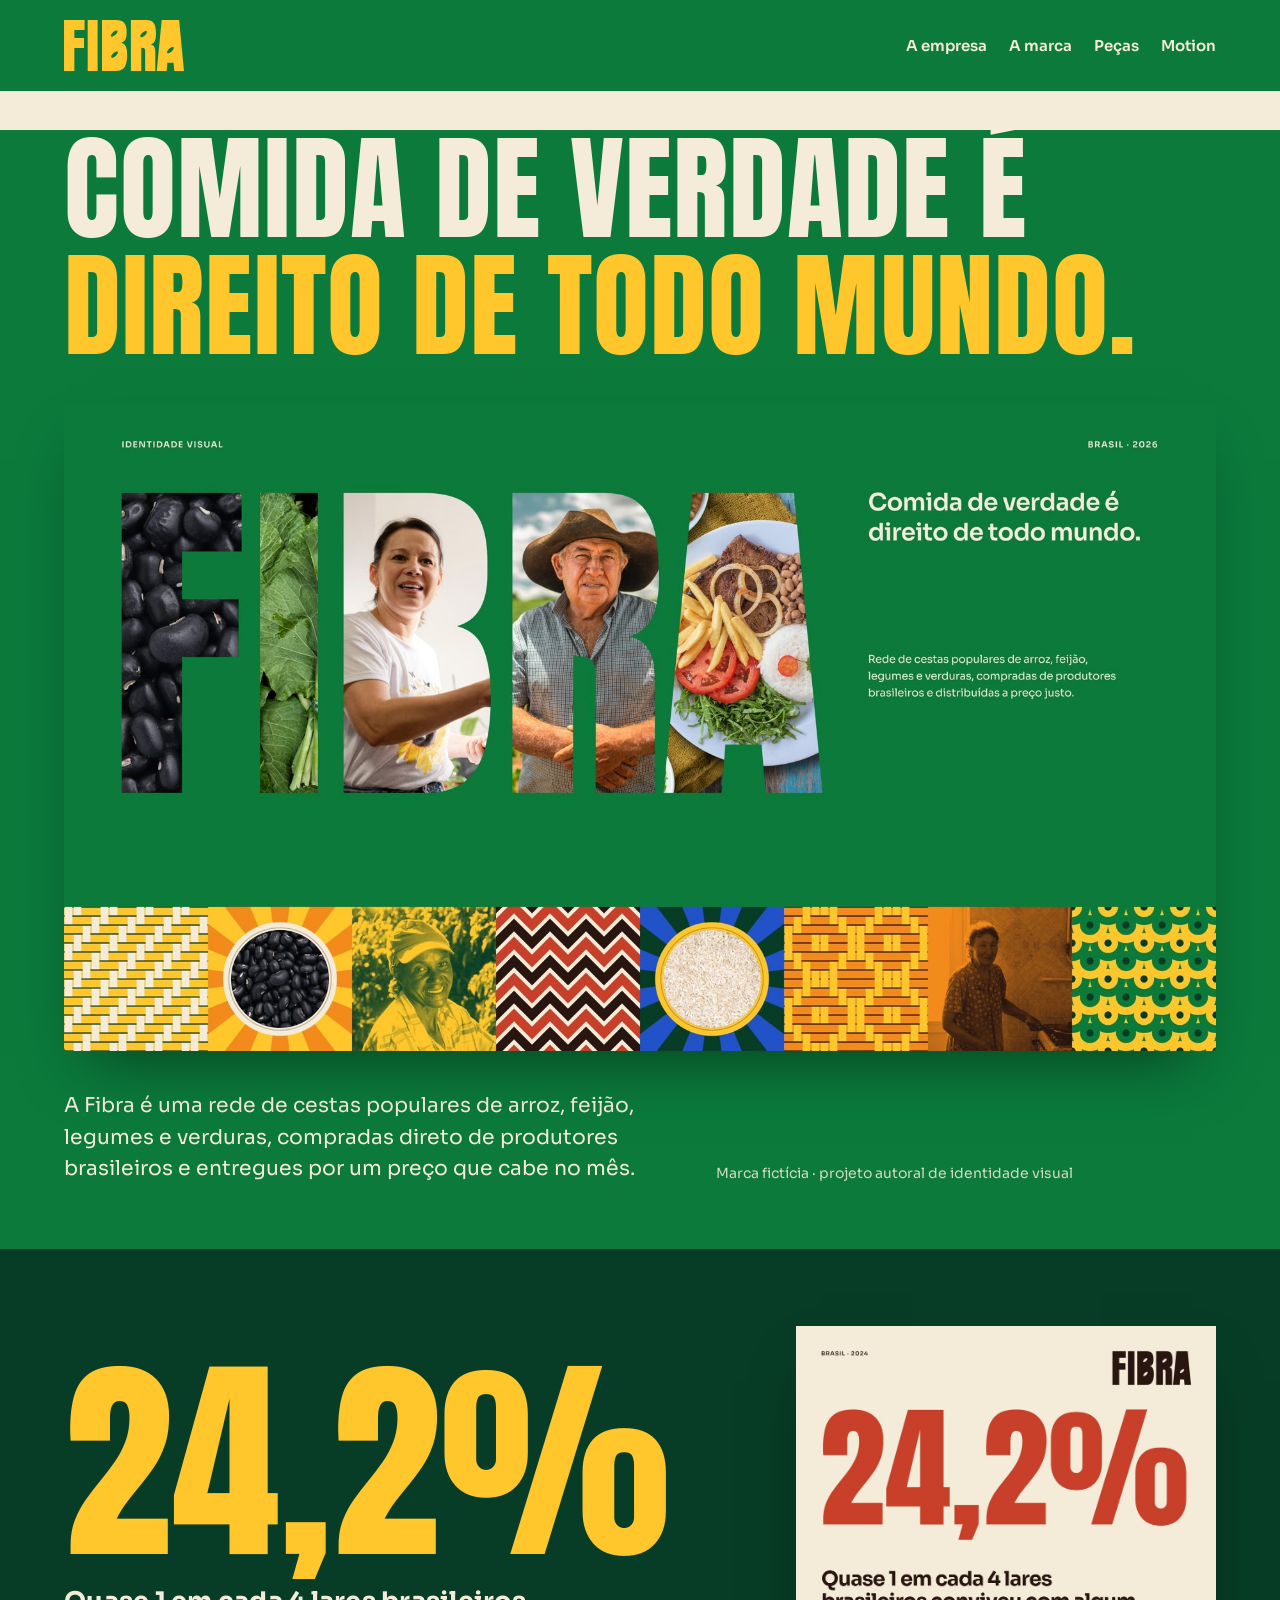
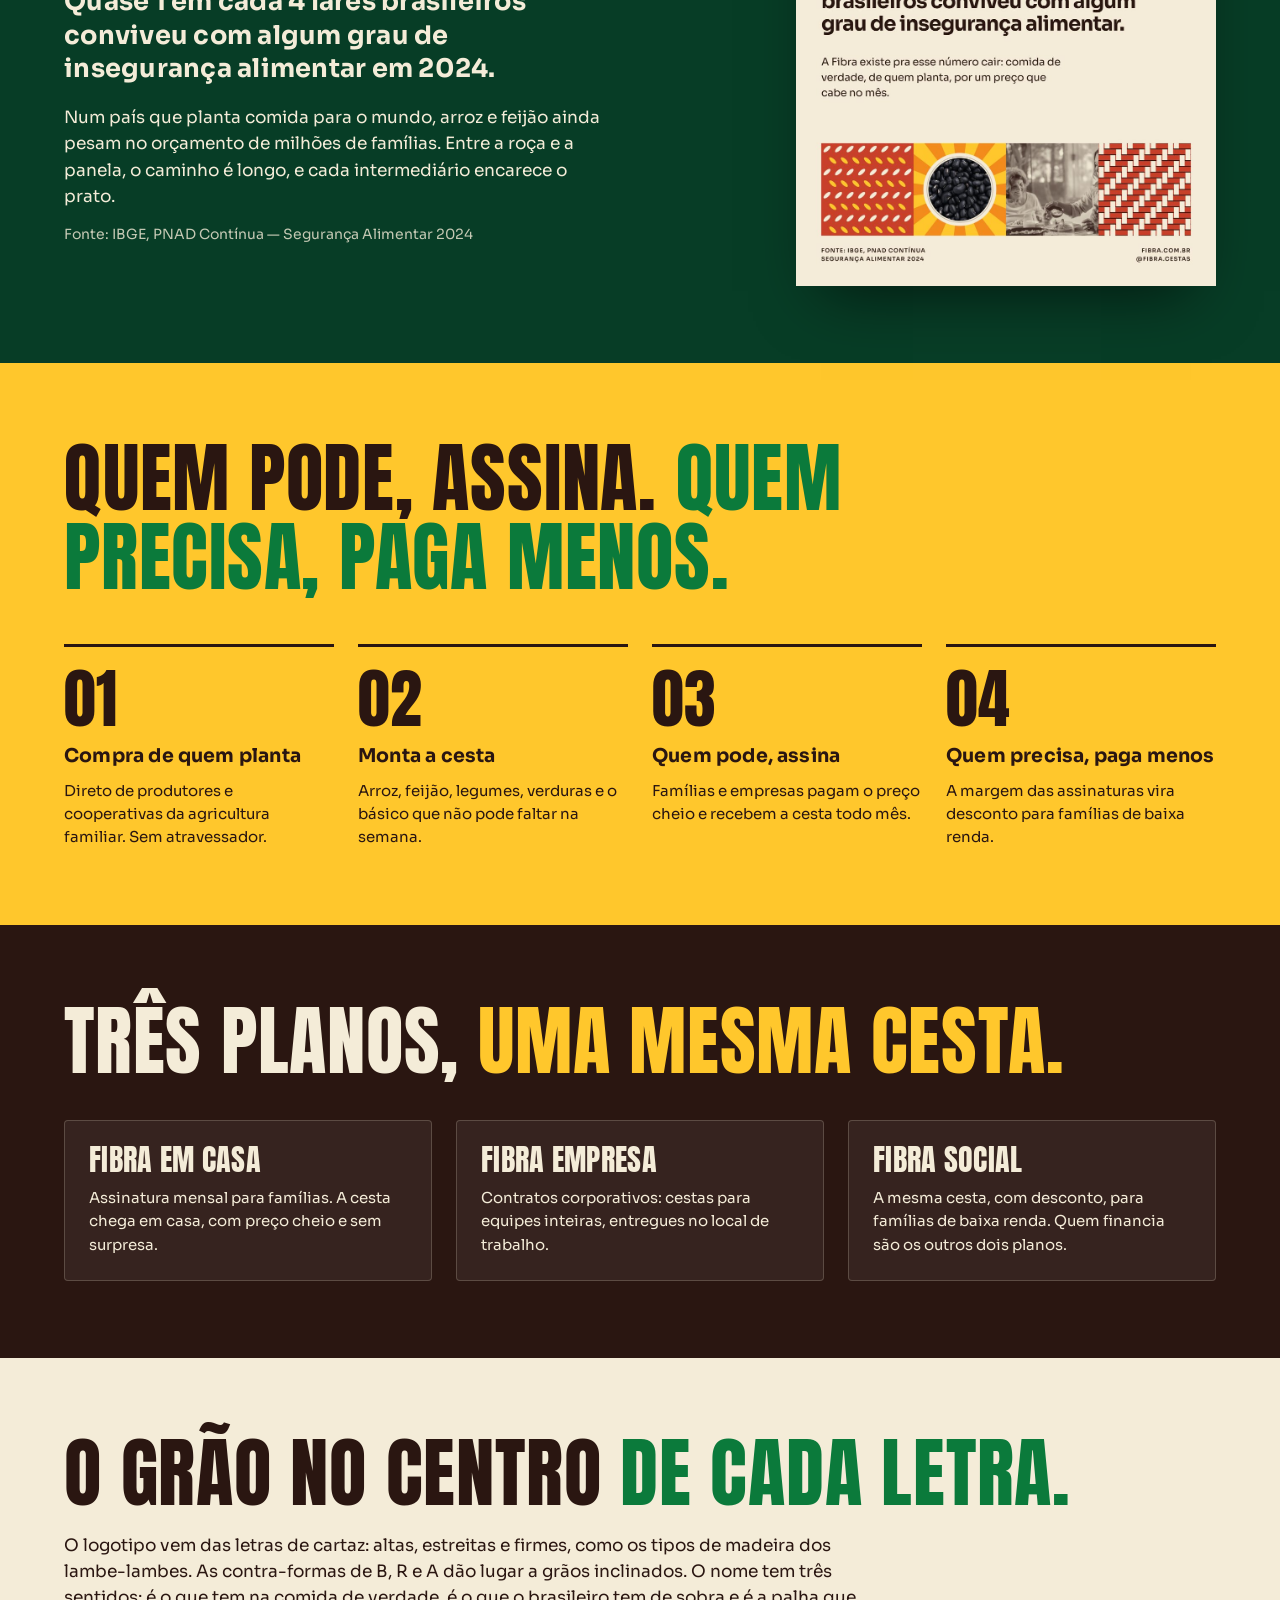
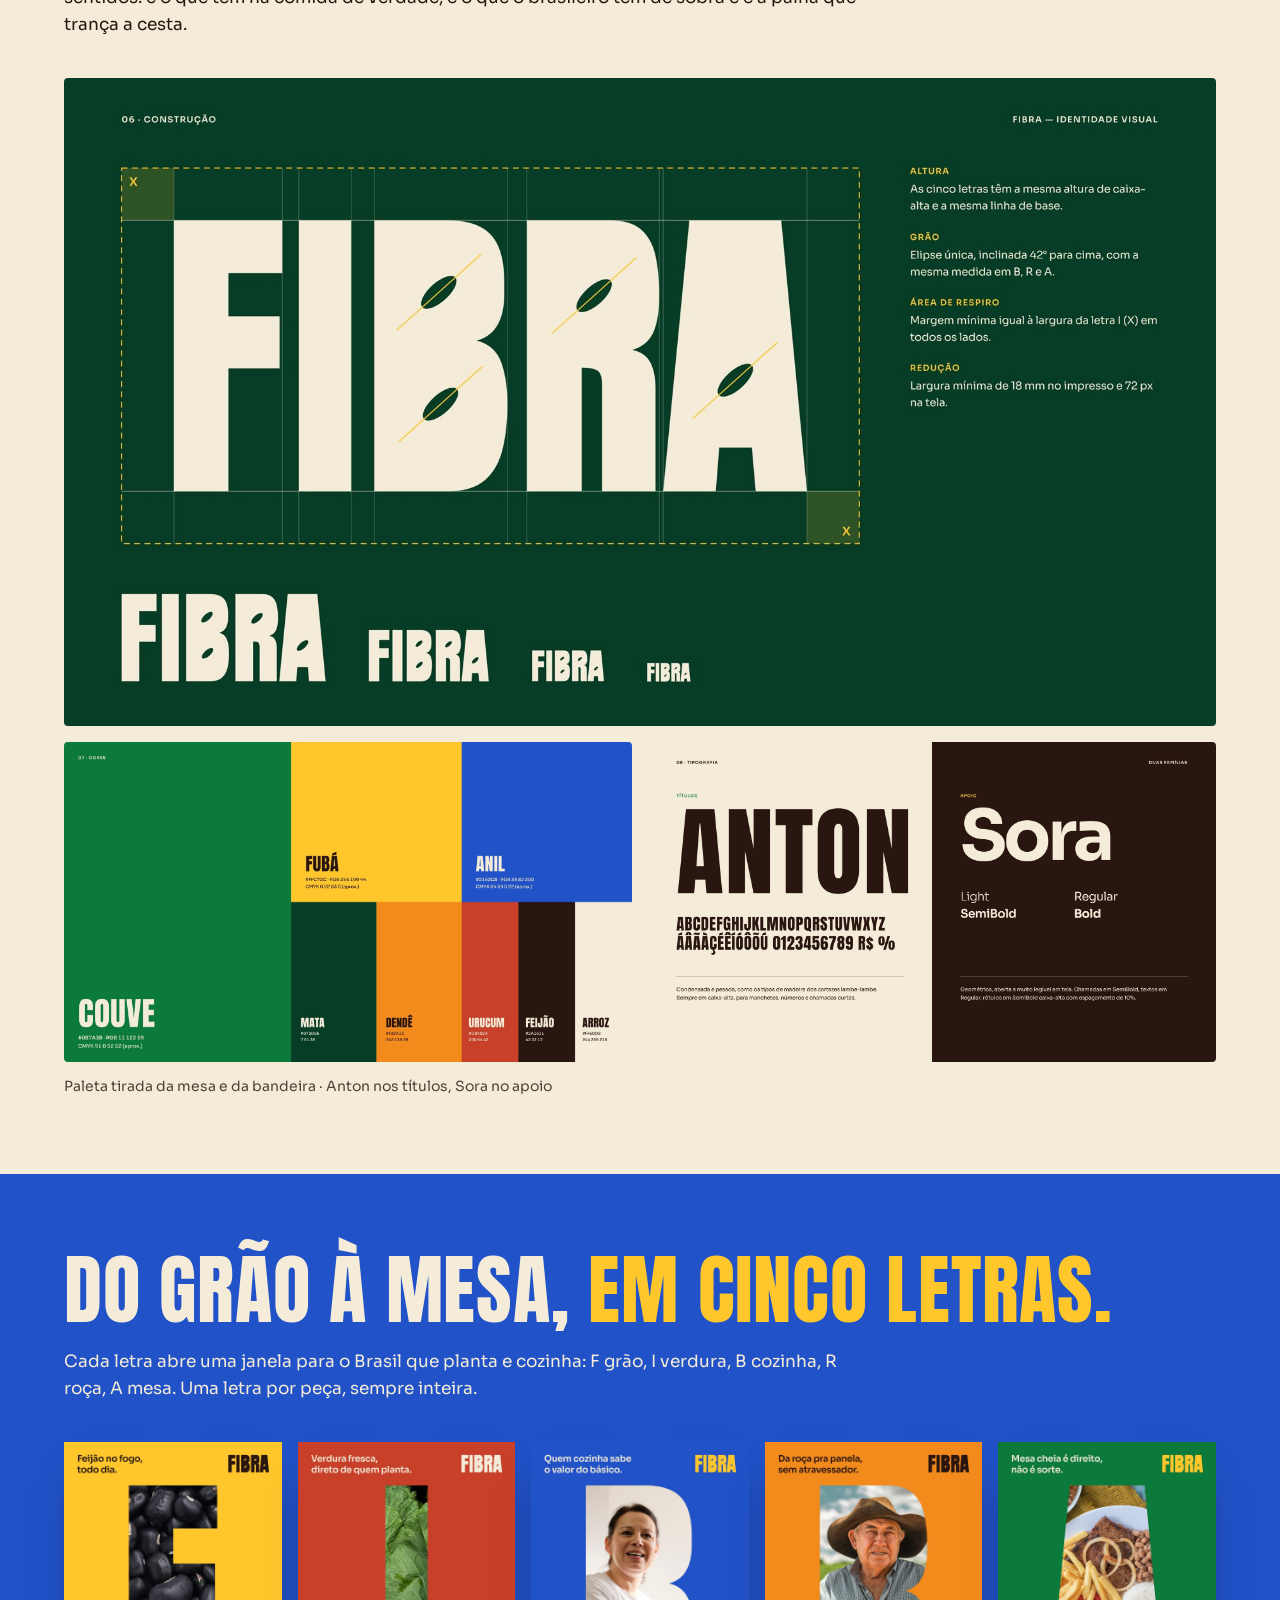
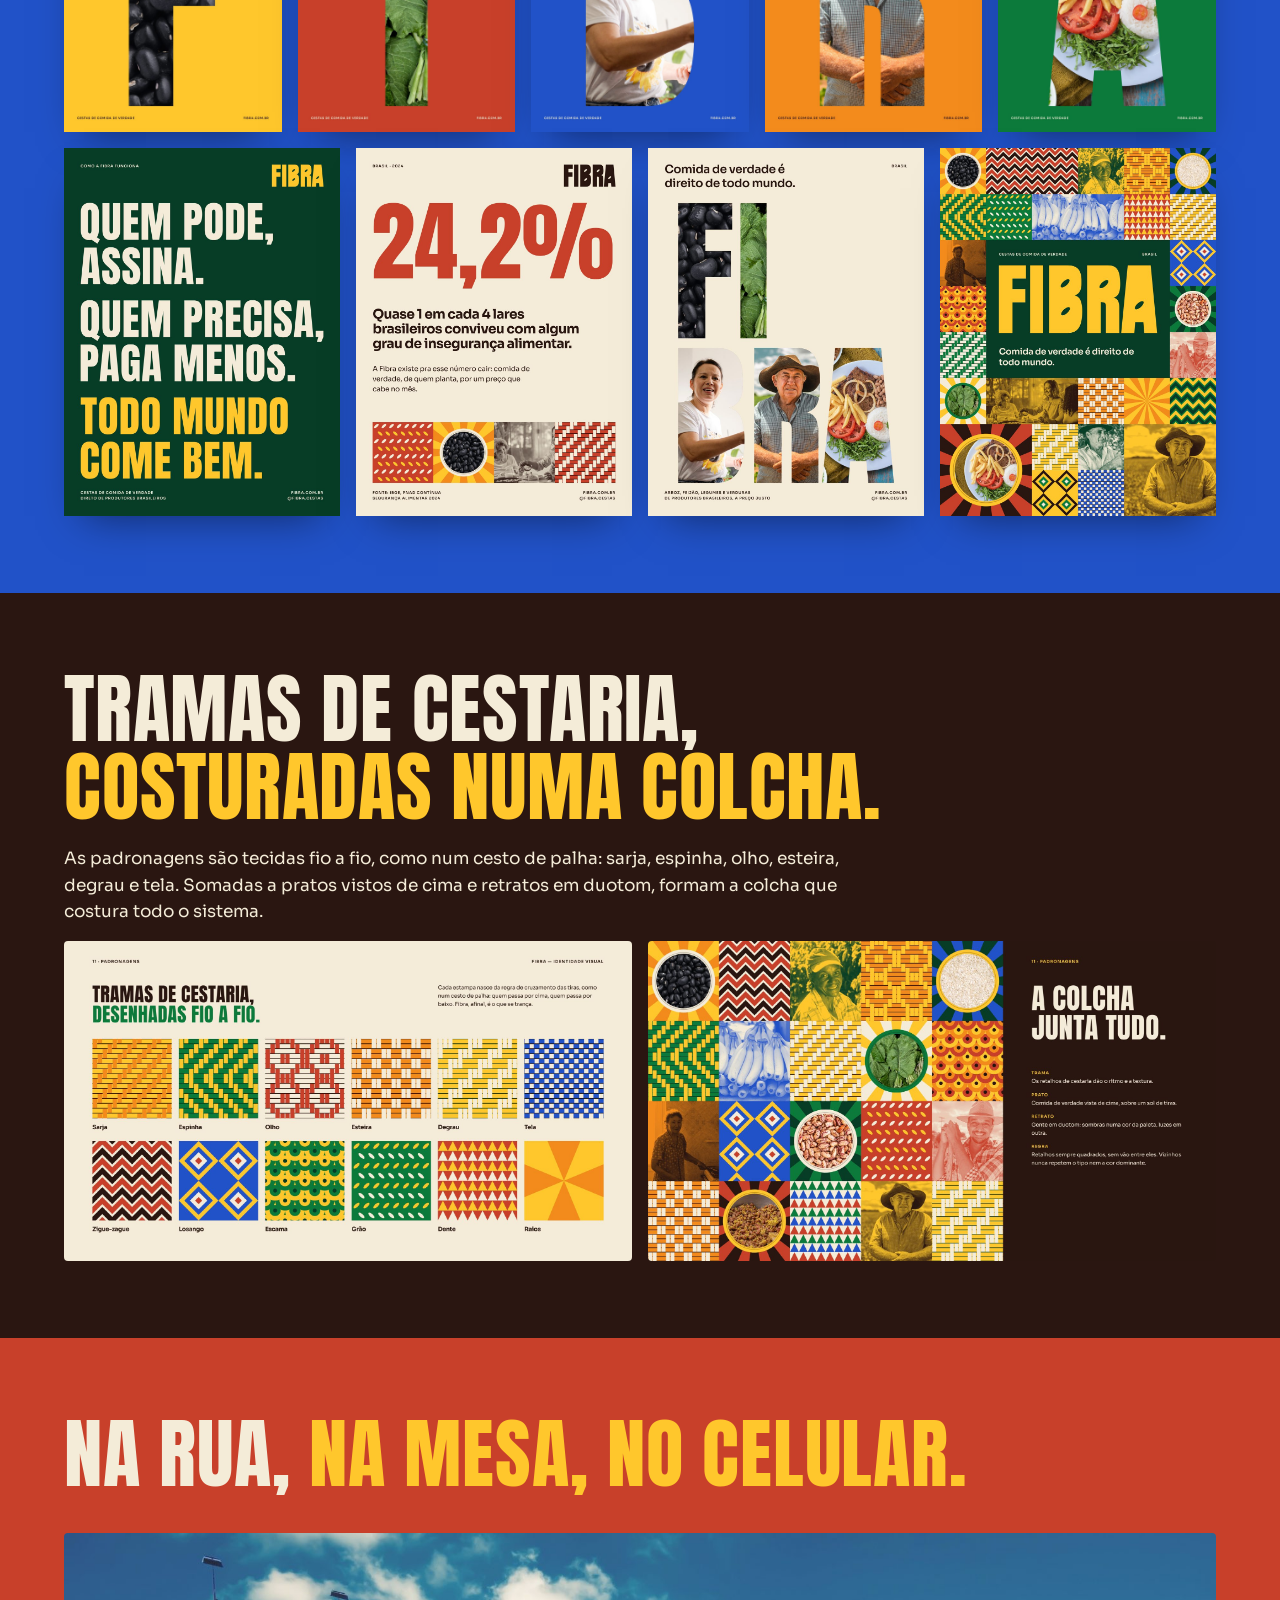
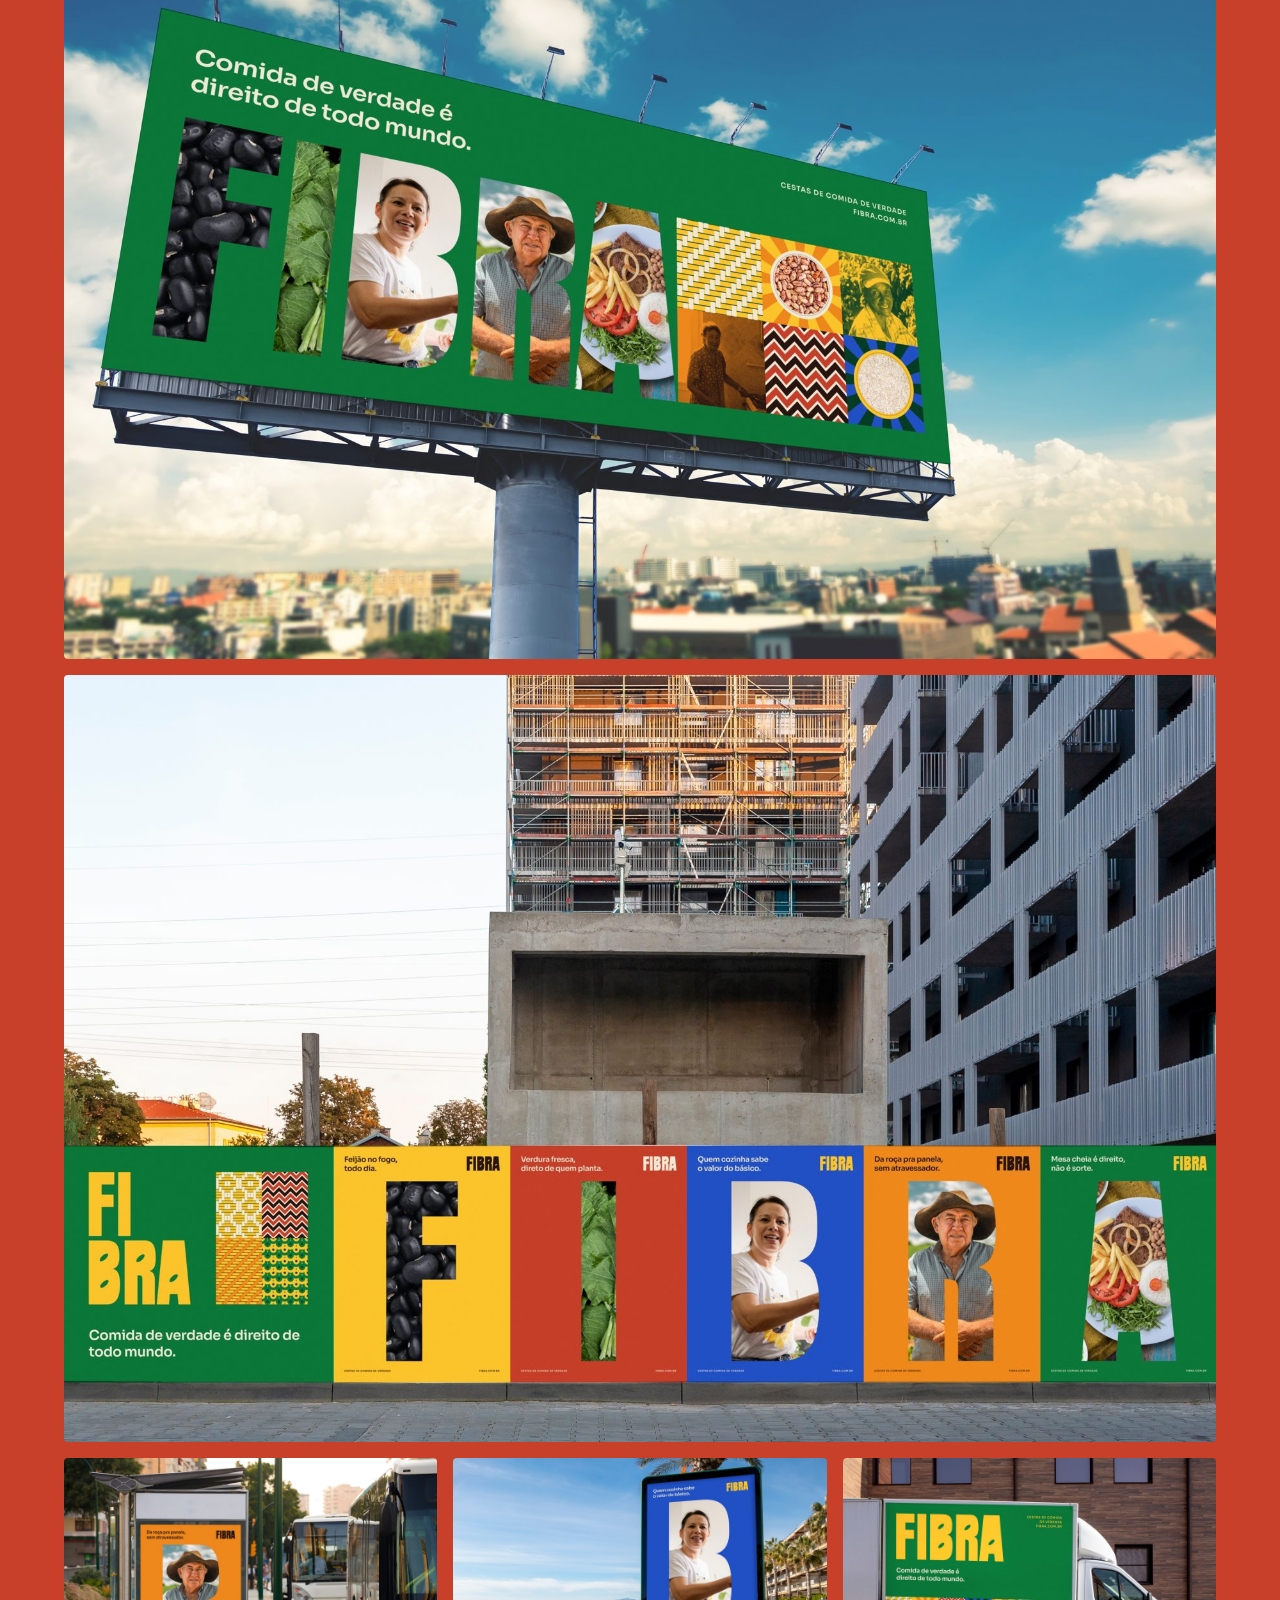
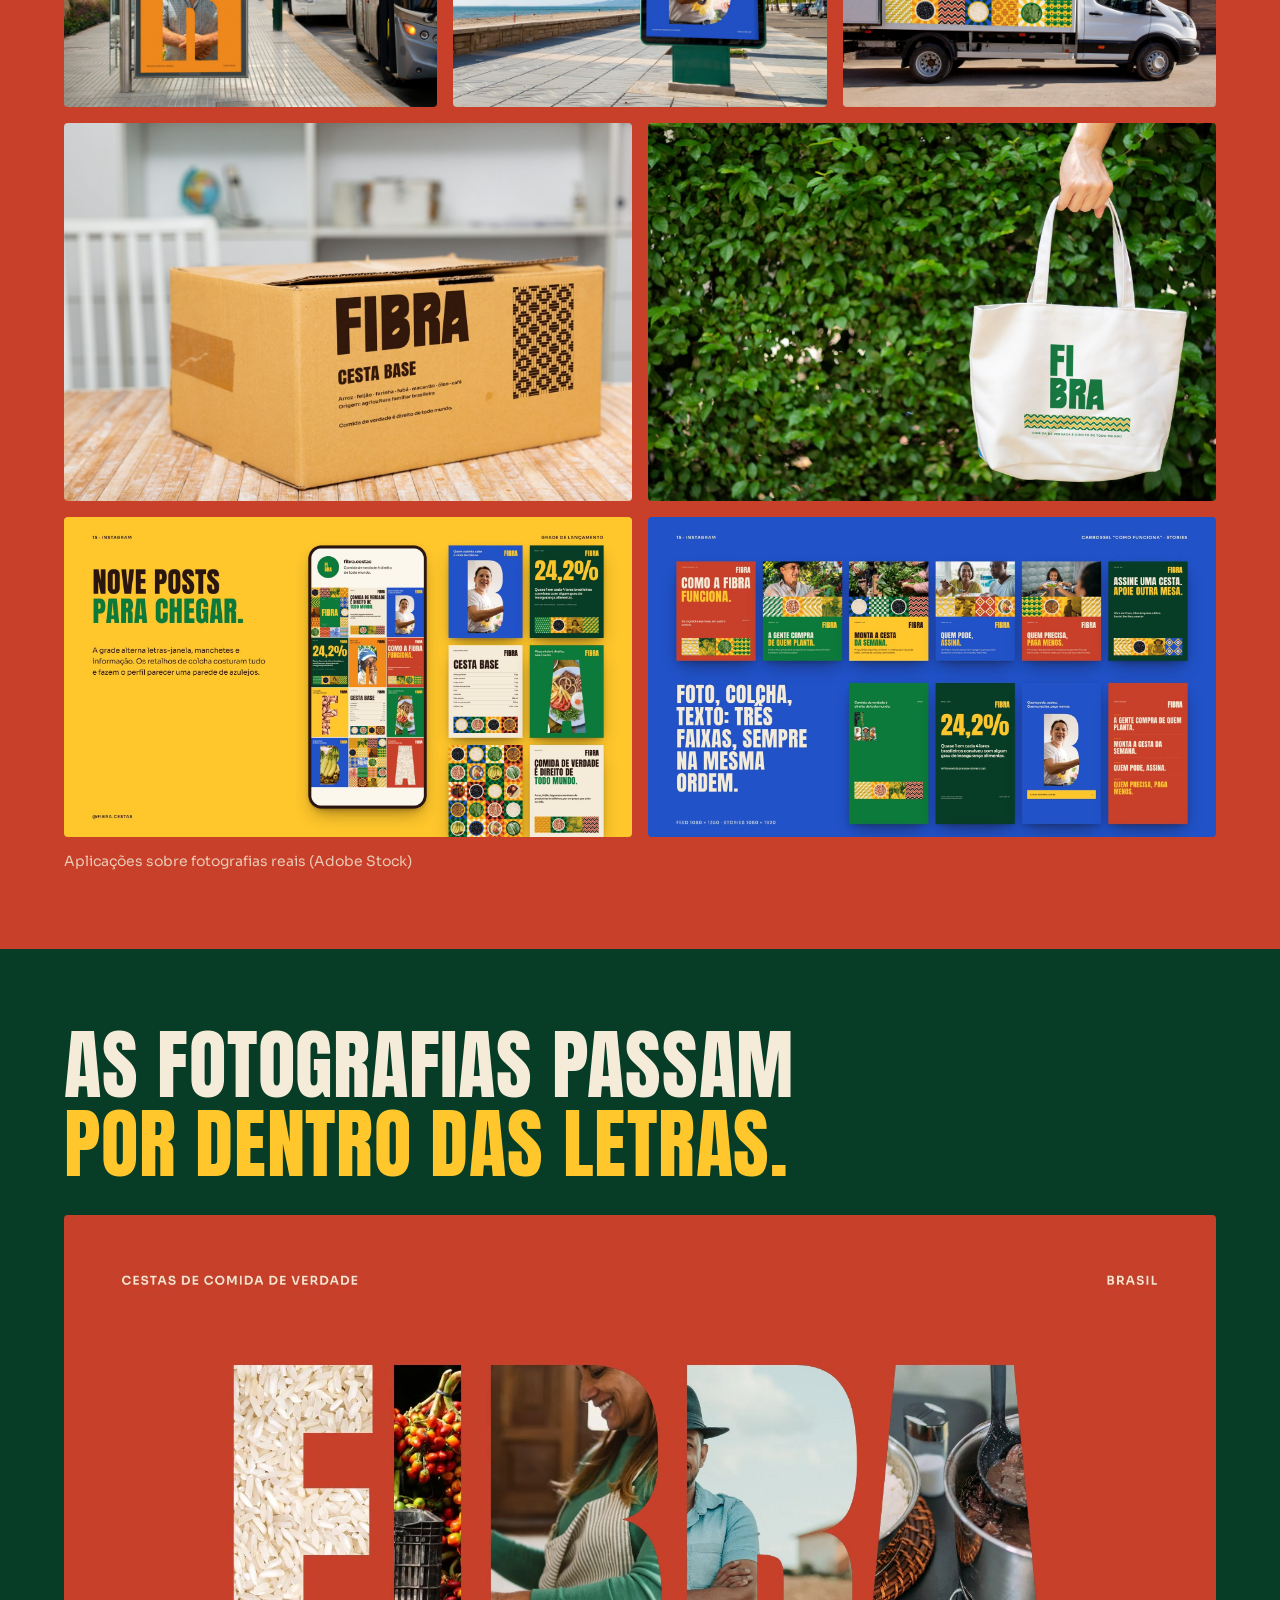
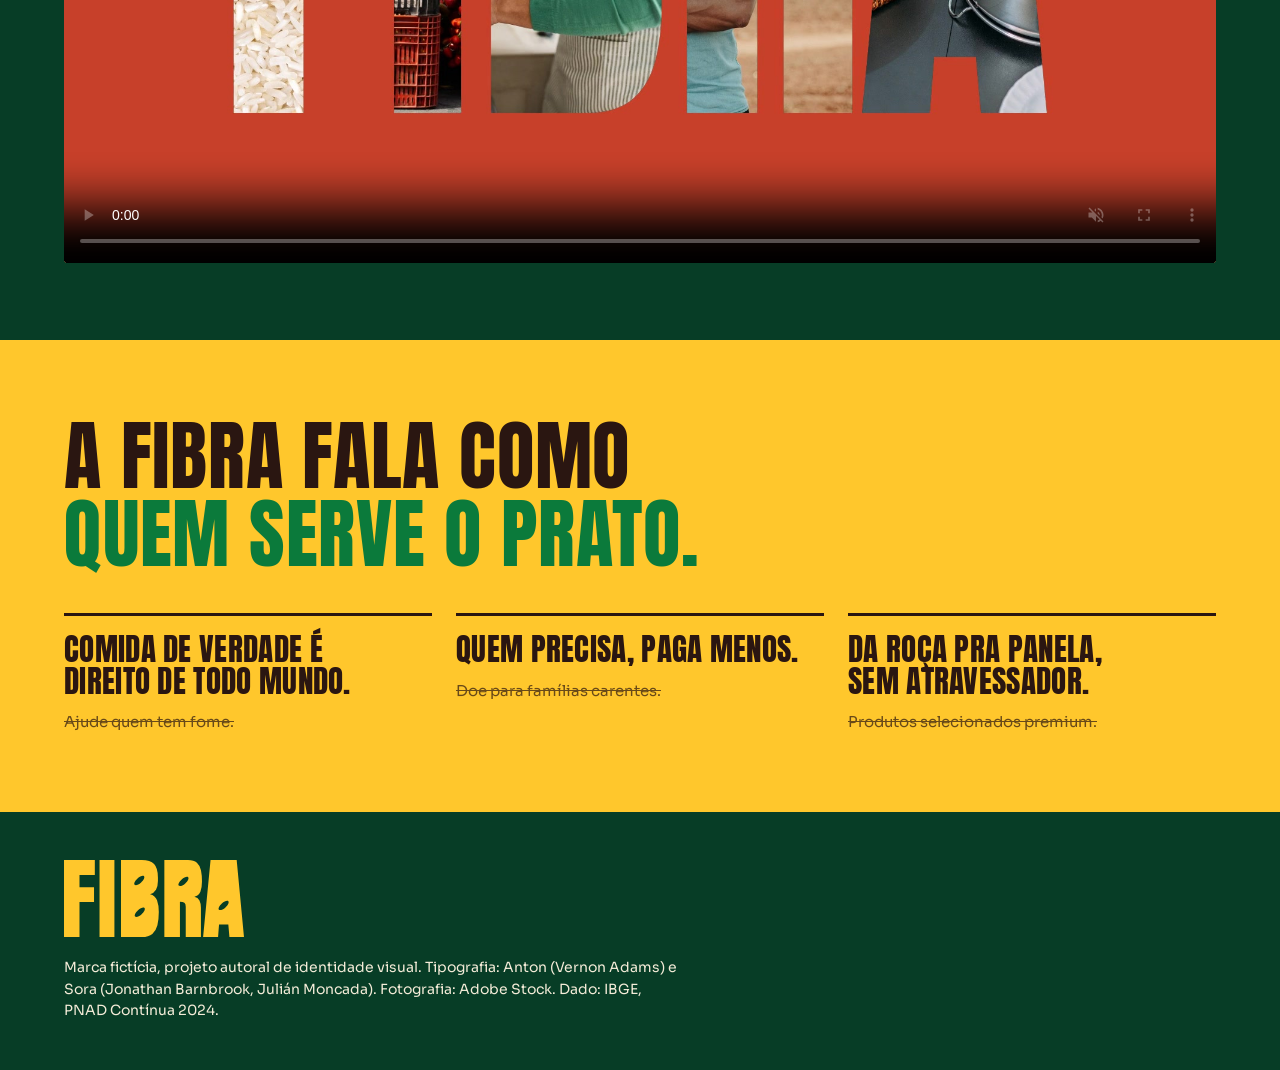
==== site/index.html @ b174c2de "FIBRA: página da marca (site/) Co-Authored-By: Claude Opus 5.5 <noreply@anthropic.com> Claude-Sessio" ====
<!DOCTYPE html>
<html lang="pt-BR"><head><meta charset="utf-8"><meta name="viewport" content="width=device-width,initial-scale=1">
<title>FIBRA identidade visual</title>
<link rel="preconnect" href="https://fonts.googleapis.com"><link rel="preconnect" href="https://fonts.gstatic.com" crossorigin>
<link href="https://fonts.googleapis.com/css2?family=Anton&family=Sora:wght@400;600;700&display=swap" rel="stylesheet">
<style>
/* VOICE: quente, direta, de feira — a marca falando por si.
   IDEA: um cartaz lambe-lambe que vira caderno de marca; faixas de cor como bancas de feira.
   PICTURE: as peças reais (posters, outdoor, colcha) ocupam a tela inteira.
   COLOUR and TYPE: couve, fubá, anil, dendê, urucum, feijão e arroz · Anton nos títulos, Sora no apoio.
   LAYOUT: faixas de largura total, uma ideia por faixa, imagens grandes, grades que empilham no celular. */
:root{color-scheme:light dark;--couve:#0B7A3B;--mata:#073D26;--fuba:#FFC72C;--anil:#2152C8;--dende:#F28A1C;--urucum:#C8402A;--feijao:#2A1611;--arroz:#F4ECD8;
--bg:light-dark(#F4ECD8,#1b100c);--ink:light-dark(#2A1611,#F4ECD8)}
:root[data-theme=light]{color-scheme:light}:root[data-theme=dark]{color-scheme:dark}
*{box-sizing:border-box;min-width:0}
body{margin:0;background:var(--bg);color:var(--ink);font:17px/1.55 Sora,system-ui,sans-serif;overflow-x:clip}
img,video{display:block;width:100%;height:auto}
h1,h2,h3{font-family:Anton,'Arial Narrow',sans-serif;font-weight:400;text-transform:uppercase;line-height:1.02;letter-spacing:.01em;margin:0;text-wrap:balance}
h2{font-size:clamp(40px,6vw,84px)} h3{font-size:clamp(24px,2.4vw,32px)}
p{margin:0;max-width:62ch}
.band{padding:clamp(40px,6vw,96px) max(5vw,16px)}
.in{max-width:1240px;margin:0 auto}
.couve{background:var(--couve);color:var(--arroz)}.mata{background:var(--mata);color:var(--arroz)}.fuba{background:var(--fuba);color:var(--feijao)}
.anil{background:var(--anil);color:var(--arroz)}.urucum{background:var(--urucum);color:var(--arroz)}.feijao{background:var(--feijao);color:var(--arroz)}
.dest{color:var(--fuba)}.fuba .dest{color:var(--couve)}
nav{display:flex;justify-content:space-between;align-items:center;gap:16px;flex-wrap:wrap;padding:20px max(5vw,16px);background:var(--couve)}
nav img{width:120px}nav div{display:flex;gap:22px;flex-wrap:wrap}
nav a{color:var(--arroz);text-decoration:none;font-weight:600;font-size:15px}nav a:hover,nav a:focus-visible{color:var(--fuba);outline:none}
.hero{background:var(--couve);color:var(--arroz);padding:0 max(5vw,16px) clamp(40px,5vw,72px)}
.hero h1{font-size:clamp(52px,9vw,148px);margin:clamp(16px,3vw,40px) 0 clamp(24px,3vw,40px)}
.hero figure{margin:0}.hero img{border-radius:4px;box-shadow:0 30px 60px -25px rgba(0,0,0,.5)}
.lede{display:grid;grid-template-columns:minmax(0,1.2fr) minmax(0,1fr);gap:clamp(24px,4vw,64px);align-items:end;margin-top:clamp(24px,3vw,40px)}
.lede p{font-size:clamp(17px,1.6vw,21px)}
.big{font-family:Anton,sans-serif;font-size:clamp(96px,17vw,240px);line-height:.9;color:var(--fuba)}
.two{display:grid;grid-template-columns:minmax(0,1fr) minmax(0,1fr);gap:clamp(24px,4vw,64px);align-items:center}
.steps{display:grid;grid-template-columns:repeat(4,minmax(0,1fr));gap:24px;margin-top:48px}
.steps div{border-top:3px solid currentColor;padding-top:20px}
.steps b{display:block;font:400 64px/1 Anton,sans-serif;margin-bottom:14px}
.steps h3{font:700 19px/1.25 Sora,sans-serif;text-transform:none;margin-bottom:10px}
.steps p{font-size:15px}
.plans{display:grid;grid-template-columns:repeat(3,minmax(0,1fr));gap:24px;margin-top:40px}
.plans div{background:rgba(255,255,255,.06);border:1px solid rgba(244,236,216,.2);padding:24px;border-radius:4px}
.plans h3{font-size:30px;margin-bottom:10px}.plans p{font-size:15px}
.posters{display:grid;grid-template-columns:repeat(5,minmax(0,1fr));gap:16px;margin-top:40px}
.posters img,.trio img{box-shadow:0 20px 40px -20px rgba(0,0,0,.5)}
.trio{display:grid;grid-template-columns:repeat(4,minmax(0,1fr));gap:16px;margin-top:16px}
.wide{margin-top:40px;border-radius:4px;overflow:hidden}
.grid2{display:grid;grid-template-columns:repeat(2,minmax(0,1fr));gap:16px;margin-top:16px}
.grid3{display:grid;grid-template-columns:repeat(3,minmax(0,1fr));gap:16px;margin-top:16px}
.grid2 img,.grid3 img{aspect-ratio:3/2;object-fit:cover;border-radius:4px}
.cap{font-size:14px;opacity:.8;margin-top:14px}
.say{display:grid;grid-template-columns:repeat(3,minmax(0,1fr));gap:24px;margin-top:40px}
.say div{border-top:3px solid currentColor;padding-top:18px}
.say s{opacity:.7;font-size:15px}
footer{padding:48px max(5vw,16px);background:var(--mata);color:var(--arroz);font-size:14px}
footer img{width:180px;margin-bottom:20px}
@media(max-width:860px){.steps{grid-template-columns:repeat(2,minmax(0,1fr))}.posters{grid-template-columns:repeat(3,minmax(0,1fr))}.trio{grid-template-columns:repeat(2,minmax(0,1fr))}}
@media(max-width:600px){.lede,.two,.plans,.say,.grid2,.grid3{grid-template-columns:minmax(0,1fr)}.posters{grid-template-columns:repeat(2,minmax(0,1fr))}.steps{grid-template-columns:minmax(0,1fr)}nav div{gap:14px}}
@media(prefers-reduced-motion:no-preference){.hero img{animation:sobe .9s cubic-bezier(.2,.8,.2,1) both}@keyframes sobe{from{transform:translateY(24px);opacity:0}}}
</style></head><body>

<nav><img src="img/fibra-logo-fuba.svg" alt="Fibra"><div><a href="#empresa">A empresa</a><a href="#marca">A marca</a><a href="#pecas">Peças</a><a href="#motion">Motion</a></div></nav>

<header class="hero">
  <div class="in">
    <h1>Comida de verdade é <span class="dest">direito de todo mundo.</span></h1>
    <figure><img src="img/hero.jpg" alt="Logotipo FIBRA com fotografias de feijão, couve, uma cozinheira, um agricultor e um prato feito dentro das letras"></figure>
    <div class="lede"><p>A Fibra é uma rede de cestas populares de arroz, feijão, legumes e verduras, compradas direto de produtores brasileiros e entregues por um preço que cabe no mês.</p>
    <p style="font-size:14px;opacity:.85">Marca fictícia · projeto autoral de identidade visual</p></div>
  </div>
</header>

<section class="band mata" id="problema"><div class="in two">
  <div><div class="big">24,2%</div><h3 style="margin-top:24px;font:700 clamp(20px,2vw,26px)/1.3 Sora,sans-serif;text-transform:none">Quase 1 em cada 4 lares brasileiros conviveu com algum grau de insegurança alimentar em 2024.</h3>
  <p style="margin-top:20px">Num país que planta comida para o mundo, arroz e feijão ainda pesam no orçamento de milhões de famílias. Entre a roça e a panela, o caminho é longo, e cada intermediário encarece o prato.</p>
  <p class="cap">Fonte: IBGE, PNAD Contínua — Segurança Alimentar 2024</p></div>
  <img src="img/p7.jpg" alt="Poster com o dado 24,2%" style="max-width:420px;justify-self:end;box-shadow:0 30px 60px -25px rgba(0,0,0,.6)">
</div></section>

<section class="band fuba" id="empresa"><div class="in">
  <h2>Quem pode, assina. <span class="dest">Quem precisa, paga menos.</span></h2>
  <div class="steps">
    <div><b>01</b><h3>Compra de quem planta</h3><p>Direto de produtores e cooperativas da agricultura familiar. Sem atravessador.</p></div>
    <div><b>02</b><h3>Monta a cesta</h3><p>Arroz, feijão, legumes, verduras e o básico que não pode faltar na semana.</p></div>
    <div><b>03</b><h3>Quem pode, assina</h3><p>Famílias e empresas pagam o preço cheio e recebem a cesta todo mês.</p></div>
    <div><b>04</b><h3>Quem precisa, paga menos</h3><p>A margem das assinaturas vira desconto para famílias de baixa renda.</p></div>
  </div>
</div></section>

<section class="band feijao"><div class="in">
  <h2>Três planos, <span class="dest">uma mesma cesta.</span></h2>
  <div class="plans">
    <div><h3>Fibra em Casa</h3><p>Assinatura mensal para famílias. A cesta chega em casa, com preço cheio e sem surpresa.</p></div>
    <div><h3>Fibra Empresa</h3><p>Contratos corporativos: cestas para equipes inteiras, entregues no local de trabalho.</p></div>
    <div><h3>Fibra Social</h3><p>A mesma cesta, com desconto, para famílias de baixa renda. Quem financia são os outros dois planos.</p></div>
  </div>
</div></section>

<section class="band" id="marca"><div class="in">
  <h2>O grão no centro <span style="color:var(--couve)">de cada letra.</span></h2>
  <p style="margin-top:20px">O logotipo vem das letras de cartaz: altas, estreitas e firmes, como os tipos de madeira dos lambe-lambes. As contra-formas de B, R e A dão lugar a grãos inclinados. O nome tem três sentidos: é o que tem na comida de verdade, é o que o brasileiro tem de sobra e é a palha que trança a cesta.</p>
  <div class="wide"><img src="img/constr.jpg" alt="Construção do logotipo FIBRA"></div>
  <div class="grid2"><img src="img/cores.jpg" alt="Paleta: couve, mata, fubá, anil, dendê, urucum, feijão e arroz" style="aspect-ratio:16/9"><img src="img/tipo.jpg" alt="Tipografia: Anton e Sora" style="aspect-ratio:16/9"></div>
  <p class="cap">Paleta tirada da mesa e da bandeira · Anton nos títulos, Sora no apoio</p>
</div></section>

<section class="band anil"><div class="in">
  <h2>Do grão à mesa, <span class="dest">em cinco letras.</span></h2>
  <p style="margin-top:20px">Cada letra abre uma janela para o Brasil que planta e cozinha: F grão, I verdura, B cozinha, R roça, A mesa. Uma letra por peça, sempre inteira.</p>
  <div class="posters"><img src="img/p1.jpg" alt="Poster F, feijão"><img src="img/p2.jpg" alt="Poster I, verdura"><img src="img/p3.jpg" alt="Poster B, cozinha"><img src="img/p4.jpg" alt="Poster R, roça"><img src="img/p5.jpg" alt="Poster A, mesa"></div>
  <div class="trio"><img src="img/p6.jpg" alt="Poster manifesto"><img src="img/p7.jpg" alt="Poster dado"><img src="img/p8.jpg" alt="Poster de lançamento"><img src="img/p9.jpg" alt="Poster colcha"></div>
</div></section>

<section class="band" style="background:var(--feijao);color:var(--arroz)"><div class="in">
  <h2>Tramas de cestaria, <span class="dest">costuradas numa colcha.</span></h2>
  <p style="margin-top:20px">As padronagens são tecidas fio a fio, como num cesto de palha: sarja, espinha, olho, esteira, degrau e tela. Somadas a pratos vistos de cima e retratos em duotom, formam a colcha que costura todo o sistema.</p>
  <div class="grid2"><img src="img/tramas.jpg" alt="Doze tramas de cestaria" style="aspect-ratio:16/9"><img src="img/colcha.jpg" alt="Colcha de retalhos com tramas, pratos e retratos" style="aspect-ratio:16/9"></div>
</div></section>

<section class="band urucum" id="pecas"><div class="in">
  <h2>Na rua, <span class="dest">na mesa, no celular.</span></h2>
  <div class="wide"><img src="img/outdoor.jpg" alt="Outdoor da Fibra"></div>
  <div class="wide" style="margin-top:16px"><img src="img/tapume.jpg" alt="Tapume com a série de posters formando FIBRA"></div>
  <div class="grid3"><img src="img/onibus.jpg" alt="Ponto de ônibus"><img src="img/totem.jpg" alt="Totem"><img src="img/caminhao.jpg" alt="Caminhão de entrega"></div>
  <div class="grid2"><img src="img/caixa.jpg" alt="Caixa da Cesta Base"><img src="img/ecobag.jpg" alt="Ecobag"></div>
  <div class="grid2"><img src="img/feed.jpg" alt="Grade do Instagram" style="aspect-ratio:16/9"><img src="img/car.jpg" alt="Carrossel e stories" style="aspect-ratio:16/9"></div>
  <p class="cap">Aplicações sobre fotografias reais (Adobe Stock)</p>
</div></section>

<section class="band mata" id="motion"><div class="in">
  <h2>As fotografias passam <span class="dest">por dentro das letras.</span></h2>
  <video class="wide" src="img/motion.mp4" controls muted loop playsinline preload="metadata" poster="img/motion-poster.jpg" style="margin-top:32px;border-radius:4px"></video>
</div></section>

<section class="band fuba"><div class="in">
  <h2>A Fibra fala como <span class="dest">quem serve o prato.</span></h2>
  <div class="say">
    <div><h3>Comida de verdade é direito de todo mundo.</h3><p style="margin-top:12px"><s>Ajude quem tem fome.</s></p></div>
    <div><h3>Quem precisa, paga menos.</h3><p style="margin-top:12px"><s>Doe para famílias carentes.</s></p></div>
    <div><h3>Da roça pra panela, sem atravessador.</h3><p style="margin-top:12px"><s>Produtos selecionados premium.</s></p></div>
  </div>
</div></section>

<footer><div class="in"><img src="img/fibra-logo-fuba.svg" alt="Fibra"><p>Marca fictícia, projeto autoral de identidade visual. Tipografia: Anton (Vernon Adams) e Sora (Jonathan Barnbrook, Julián Moncada). Fotografia: Adobe Stock. Dado: IBGE, PNAD Contínua 2024.</p></div></footer>
</body></html>
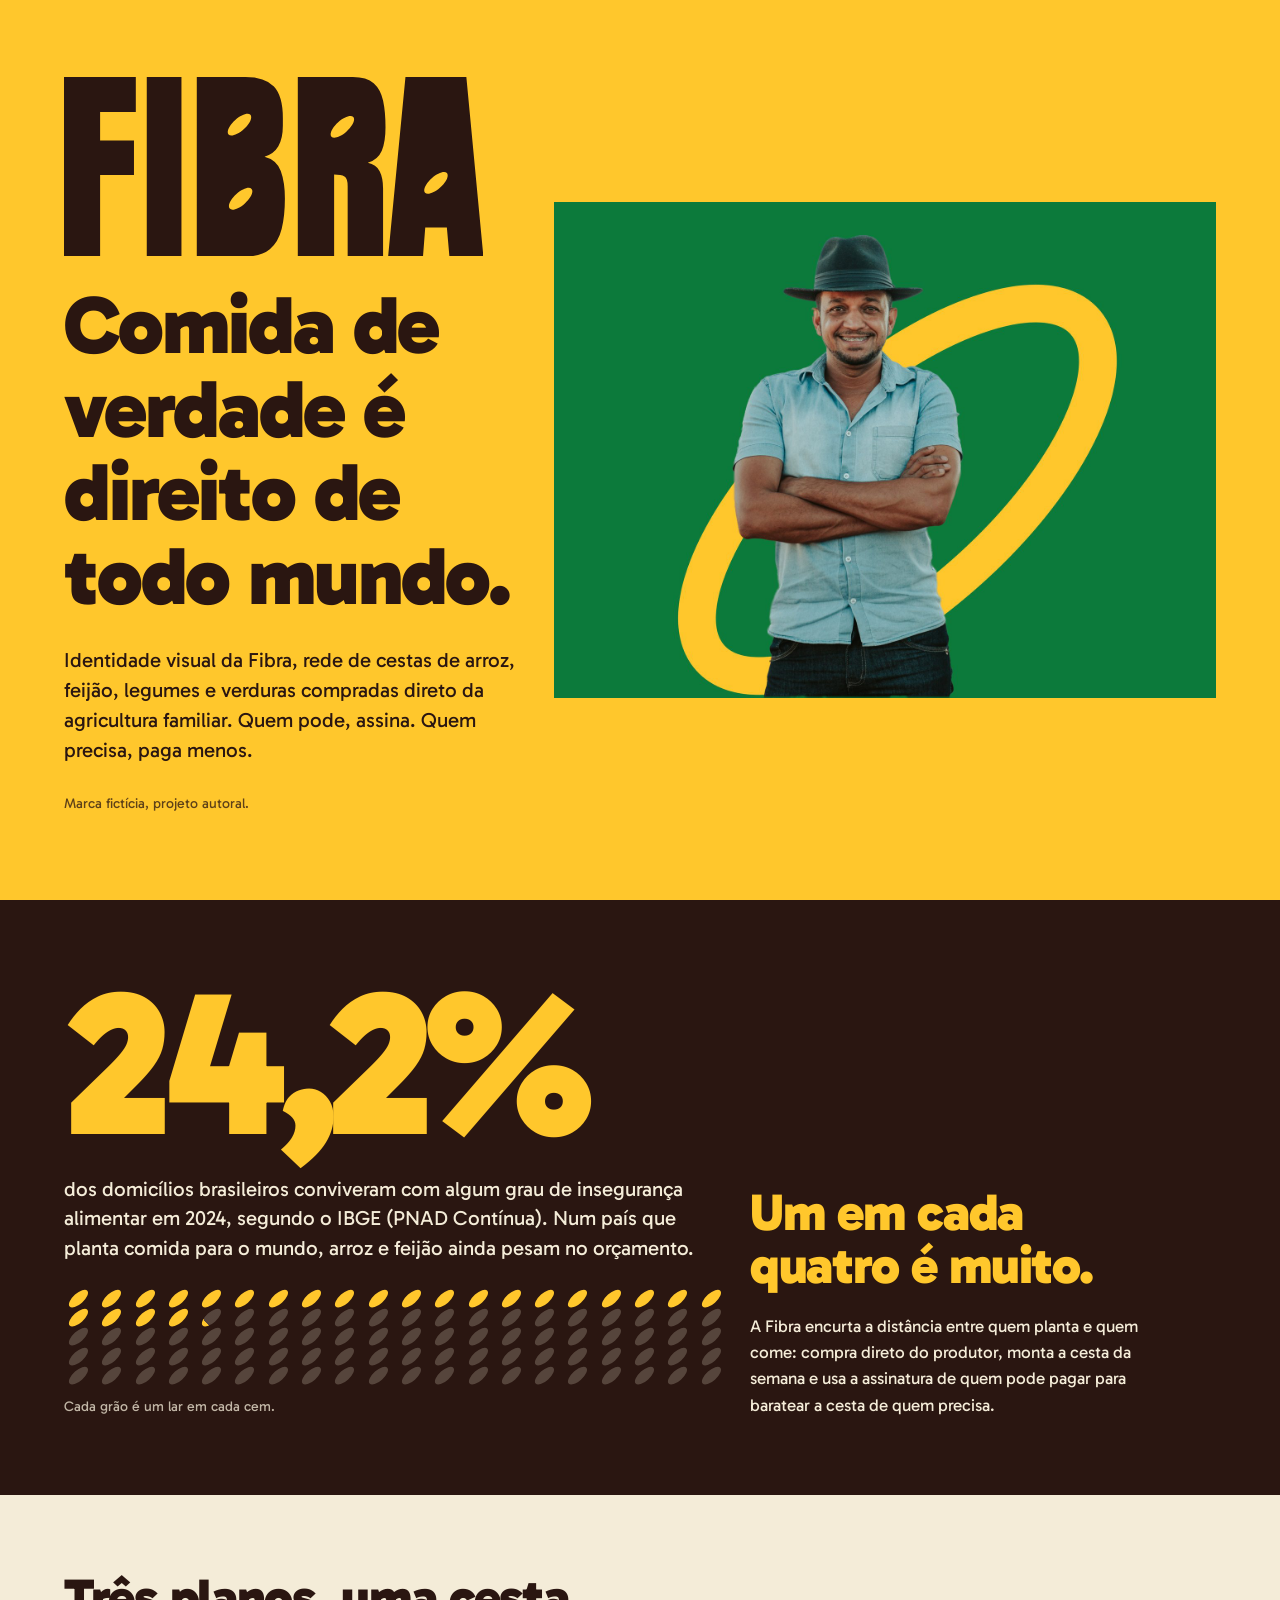
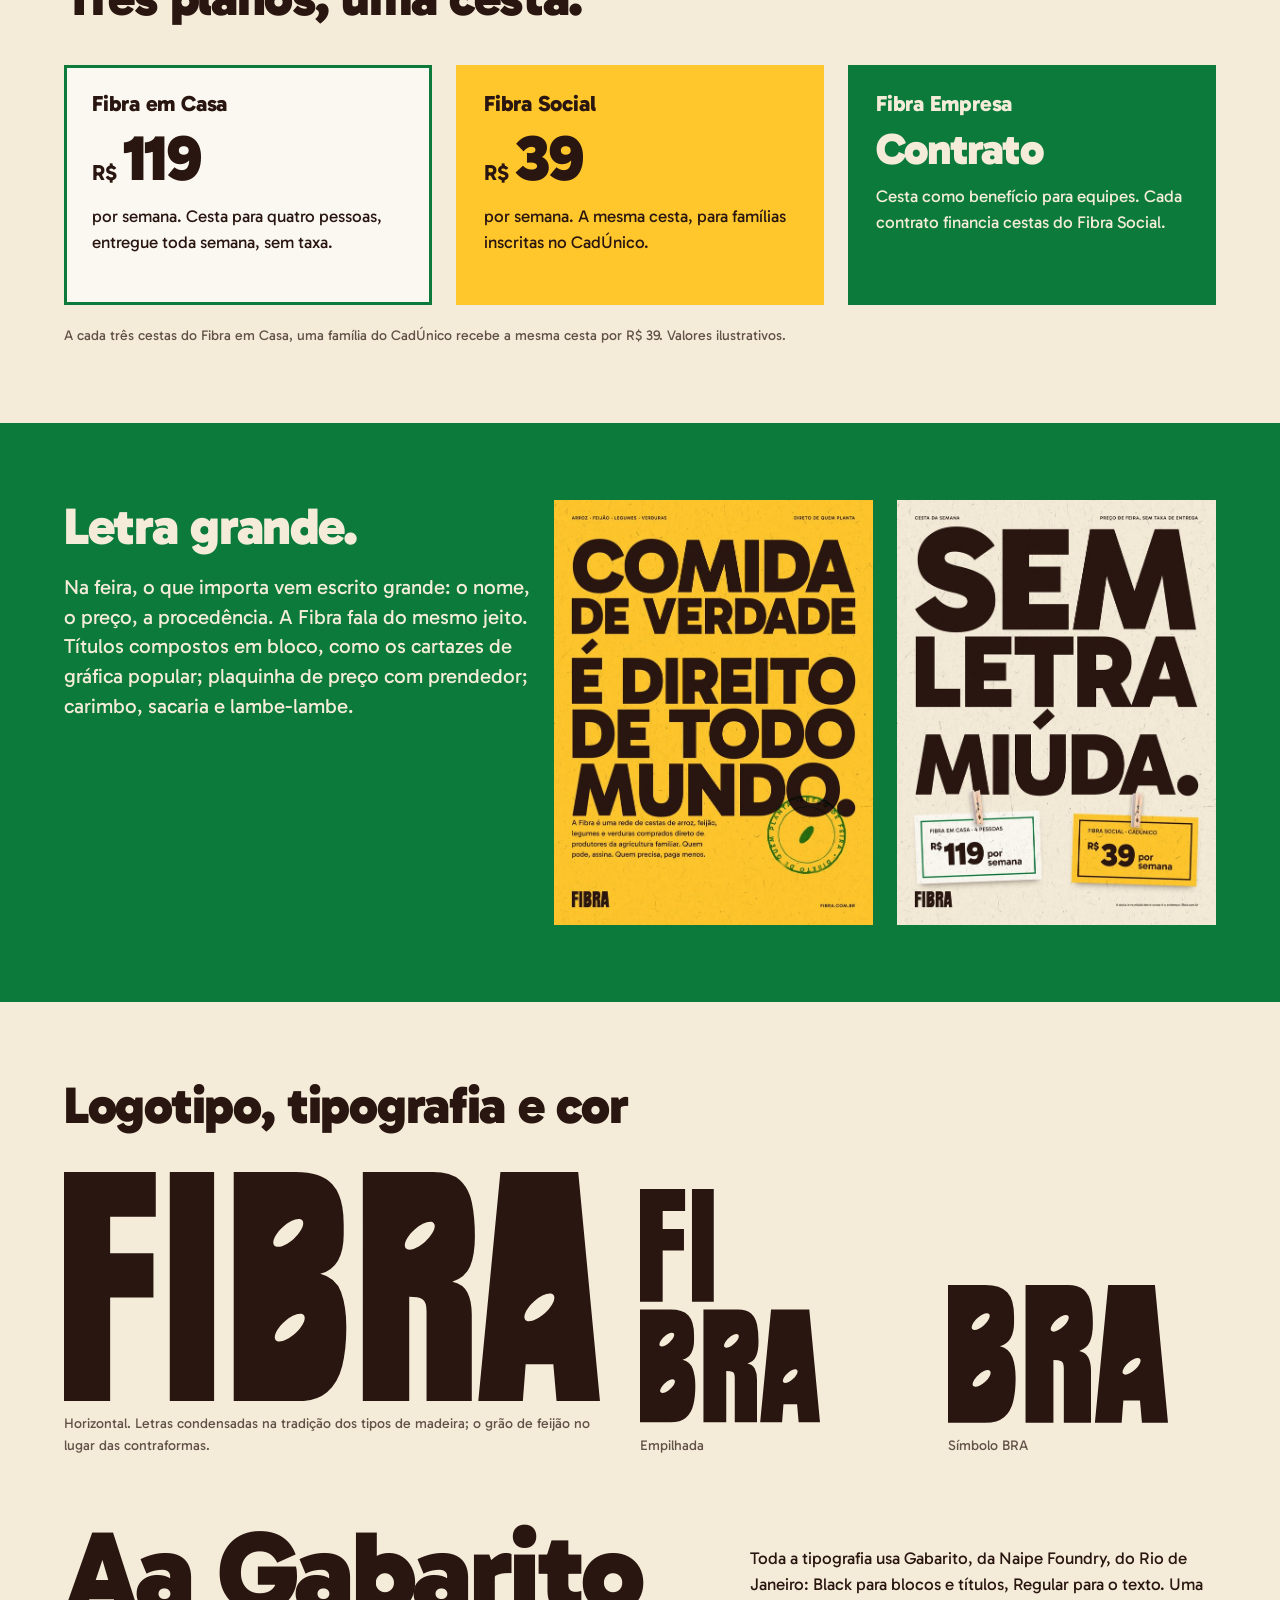
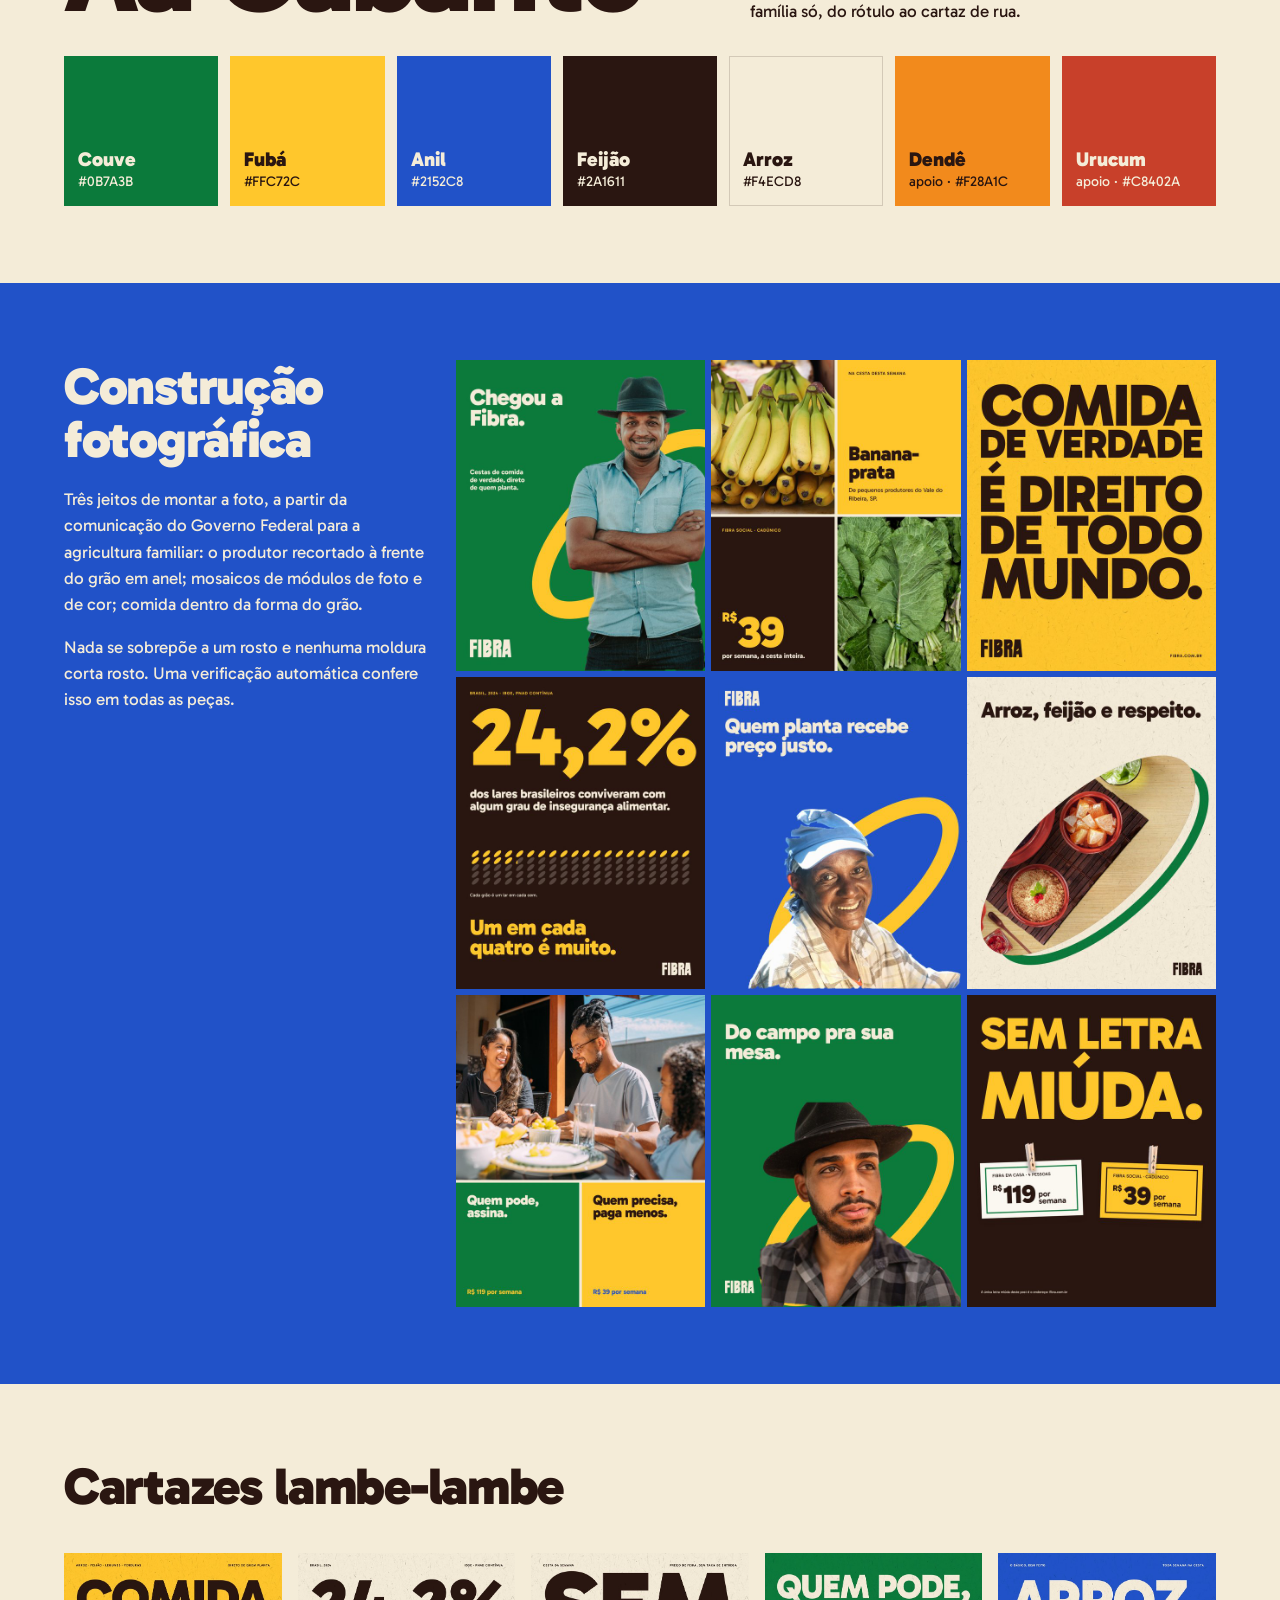
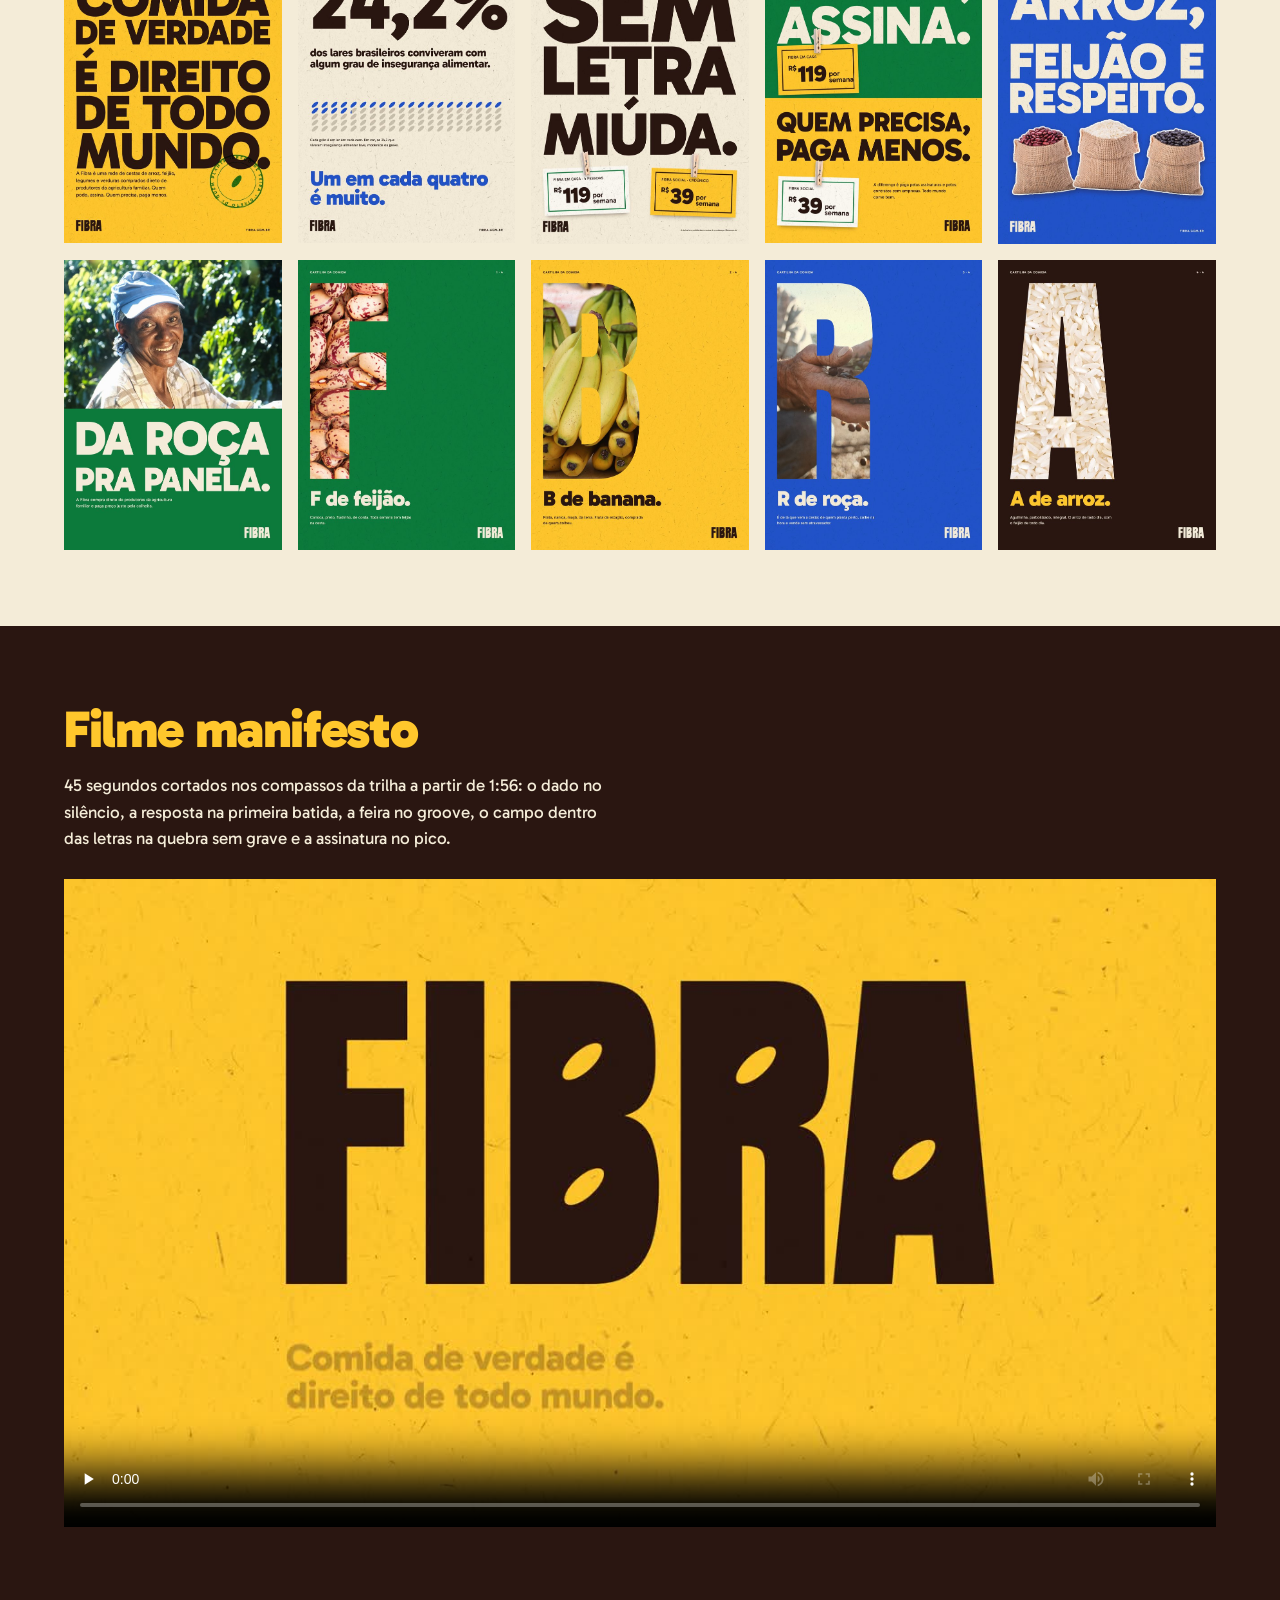
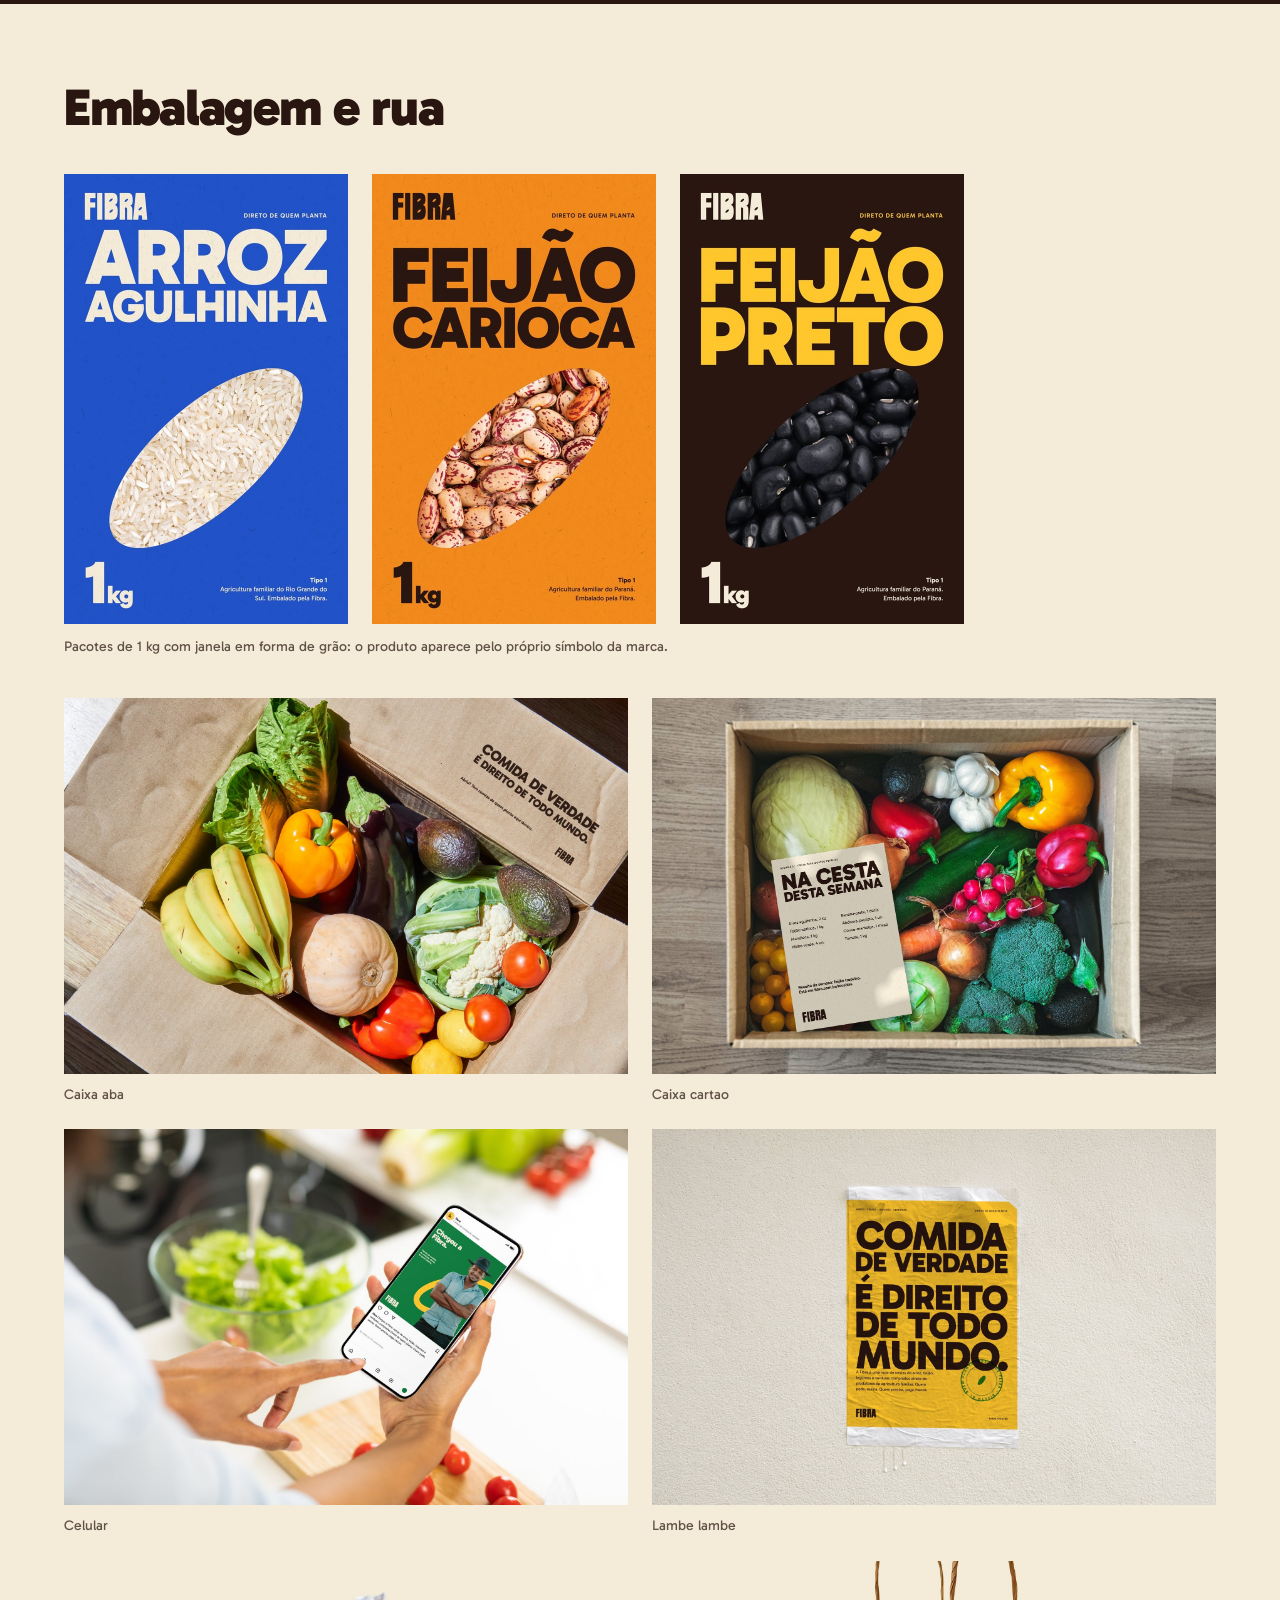
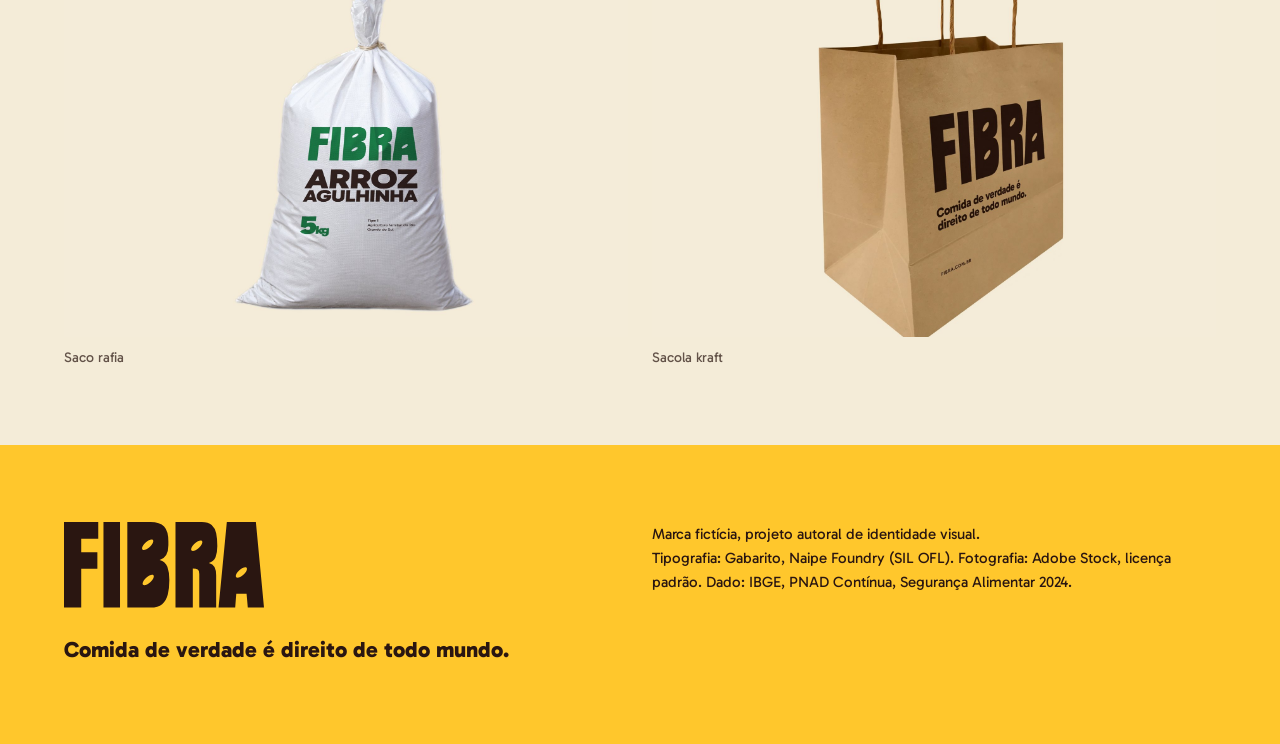
==== commit 96361a64: "FIBRA v6.1: filme 16:9 e 9:16 com letras sem grão e rostos inteiros, manual da marca em PDF (43 pági" ====
--- a/site/index.html
+++ b/site/index.html
@@ -1,145 +1,179 @@
 <!DOCTYPE html>
-<html lang="pt-BR"><head><meta charset="utf-8"><meta name="viewport" content="width=device-width,initial-scale=1">
-<title>FIBRA identidade visual</title>
+<html lang="pt-BR"><head><meta charset="utf-8"><meta name="viewport" content="width=device-width, initial-scale=1">
+<title>Fibra, identidade visual</title>
 <link rel="preconnect" href="https://fonts.googleapis.com"><link rel="preconnect" href="https://fonts.gstatic.com" crossorigin>
-<link href="https://fonts.googleapis.com/css2?family=Anton&family=Sora:wght@400;600;700&display=swap" rel="stylesheet">
+<link href="https://fonts.googleapis.com/css2?family=Gabarito:wght@400;500;600;700;800;900&display=swap" rel="stylesheet">
 <style>
-/* VOICE: quente, direta, de feira — a marca falando por si.
-   IDEA: um cartaz lambe-lambe que vira caderno de marca; faixas de cor como bancas de feira.
-   PICTURE: as peças reais (posters, outdoor, colcha) ocupam a tela inteira.
-   COLOUR and TYPE: couve, fubá, anil, dendê, urucum, feijão e arroz · Anton nos títulos, Sora no apoio.
-   LAYOUT: faixas de largura total, uma ideia por faixa, imagens grandes, grades que empilham no celular. */
-:root{color-scheme:light dark;--couve:#0B7A3B;--mata:#073D26;--fuba:#FFC72C;--anil:#2152C8;--dende:#F28A1C;--urucum:#C8402A;--feijao:#2A1611;--arroz:#F4ECD8;
---bg:light-dark(#F4ECD8,#1b100c);--ink:light-dark(#2A1611,#F4ECD8)}
+/* VOICE: popular, direta, orgulhosa — a página fala como a feira, sem letra miúda.
+   IDEA: um cartaz de feira que vira caderno de marca: bandas de cor chapada como papel colado, uma de cada vez.
+   PICTURE: o produtor recortado à frente do grão em anel, ocupando a primeira tela.
+   COLOUR and TYPE: fubá, couve, anil e feijão em bandas inteiras; Gabarito (Naipe Foundry, RJ) do texto ao título.
+   LAYOUT: bandas de largura total, conteúdo até 1240px, grade de 12 colunas que vira uma coluna no celular. */
+:root{color-scheme:light dark;--fuba:#FFC72C;--couve:#0B7A3B;--anil:#2152C8;--feijao:#2A1611;--arroz:#F4ECD8;--dende:#F28A1C;--urucum:#C8402A;
+  --bg:light-dark(#F4ECD8,#1a0f0b);--ink:light-dark(#2A1611,#F4ECD8);--muted:light-dark(rgba(42,22,17,.72),rgba(244,236,216,.72));--rule:light-dark(rgba(42,22,17,.16),rgba(244,236,216,.18))}
 :root[data-theme=light]{color-scheme:light}:root[data-theme=dark]{color-scheme:dark}
 *{box-sizing:border-box;min-width:0}
-body{margin:0;background:var(--bg);color:var(--ink);font:17px/1.55 Sora,system-ui,sans-serif;overflow-x:clip}
-img,video{display:block;width:100%;height:auto}
-h1,h2,h3{font-family:Anton,'Arial Narrow',sans-serif;font-weight:400;text-transform:uppercase;line-height:1.02;letter-spacing:.01em;margin:0;text-wrap:balance}
-h2{font-size:clamp(40px,6vw,84px)} h3{font-size:clamp(24px,2.4vw,32px)}
-p{margin:0;max-width:62ch}
+body{margin:0;background:var(--bg);color:var(--ink);font:17px/1.55 Gabarito,'Helvetica Neue',Arial,sans-serif;overflow-x:clip;-webkit-font-smoothing:antialiased}
+img,video{display:block;max-width:100%}
+h1,h2,h3{font-weight:900;letter-spacing:-.025em;line-height:1.02;margin:0;text-wrap:balance}
+h1{font-size:clamp(40px,6.4vw,84px)}h2{font-size:clamp(32px,4.2vw,52px)}h3{font-size:22px;font-weight:800;letter-spacing:-.01em}
+p{margin:0}
 .band{padding:clamp(40px,6vw,96px) max(5vw,16px)}
 .in{max-width:1240px;margin:0 auto}
-.couve{background:var(--couve);color:var(--arroz)}.mata{background:var(--mata);color:var(--arroz)}.fuba{background:var(--fuba);color:var(--feijao)}
-.anil{background:var(--anil);color:var(--arroz)}.urucum{background:var(--urucum);color:var(--arroz)}.feijao{background:var(--feijao);color:var(--arroz)}
-.dest{color:var(--fuba)}.fuba .dest{color:var(--couve)}
-nav{display:flex;justify-content:space-between;align-items:center;gap:16px;flex-wrap:wrap;padding:20px max(5vw,16px);background:var(--couve)}
-nav img{width:120px}nav div{display:flex;gap:22px;flex-wrap:wrap}
-nav a{color:var(--arroz);text-decoration:none;font-weight:600;font-size:15px}nav a:hover,nav a:focus-visible{color:var(--fuba);outline:none}
-.hero{background:var(--couve);color:var(--arroz);padding:0 max(5vw,16px) clamp(40px,5vw,72px)}
-.hero h1{font-size:clamp(52px,9vw,148px);margin:clamp(16px,3vw,40px) 0 clamp(24px,3vw,40px)}
-.hero figure{margin:0}.hero img{border-radius:4px;box-shadow:0 30px 60px -25px rgba(0,0,0,.5)}
-.lede{display:grid;grid-template-columns:minmax(0,1.2fr) minmax(0,1fr);gap:clamp(24px,4vw,64px);align-items:end;margin-top:clamp(24px,3vw,40px)}
-.lede p{font-size:clamp(17px,1.6vw,21px)}
-.big{font-family:Anton,sans-serif;font-size:clamp(96px,17vw,240px);line-height:.9;color:var(--fuba)}
-.two{display:grid;grid-template-columns:minmax(0,1fr) minmax(0,1fr);gap:clamp(24px,4vw,64px);align-items:center}
-.steps{display:grid;grid-template-columns:repeat(4,minmax(0,1fr));gap:24px;margin-top:48px}
-.steps div{border-top:3px solid currentColor;padding-top:20px}
-.steps b{display:block;font:400 64px/1 Anton,sans-serif;margin-bottom:14px}
-.steps h3{font:700 19px/1.25 Sora,sans-serif;text-transform:none;margin-bottom:10px}
-.steps p{font-size:15px}
+.g{display:grid;grid-template-columns:repeat(12,minmax(0,1fr));gap:24px}
+.fuba{background:var(--fuba);color:var(--feijao)}.couve{background:var(--couve);color:var(--arroz)}.anil{background:var(--anil);color:var(--arroz)}.feijao{background:var(--feijao);color:var(--arroz)}
+.lede{font-size:clamp(18px,1.6vw,22px);line-height:1.45;max-width:62ch}
+.small{font-size:14px;color:var(--muted)}
+.logo svg{width:100%;height:auto;display:block}
+.hero .g{align-items:center}
+.hero .t{grid-column:span 5;display:flex;flex-direction:column;gap:28px;padding-bottom:8px}
+.hero .p{grid-column:span 7}
+.hero .p img{width:100%;aspect-ratio:4/3;object-fit:cover}
+.hero .logo{width:min(440px,90%)}
+.num{font-weight:900;font-size:clamp(96px,16vw,220px);line-height:.85;letter-spacing:-.05em;color:var(--fuba)}
+.grains{display:grid;grid-template-columns:repeat(20,1fr);gap:6px 4px;margin-top:28px}
+.grains i{display:block;aspect-ratio:2.2/1;border-radius:50%;transform:rotate(-42deg) scale(.82);background:rgba(244,236,216,.22)}
+.grains i.on{background:var(--fuba)}
 .plans{display:grid;grid-template-columns:repeat(3,minmax(0,1fr));gap:24px;margin-top:40px}
-.plans div{background:rgba(255,255,255,.06);border:1px solid rgba(244,236,216,.2);padding:24px;border-radius:4px}
-.plans h3{font-size:30px;margin-bottom:10px}.plans p{font-size:15px}
+.plan{padding:28px;display:flex;flex-direction:column;gap:12px;min-height:240px}
+.plan .pr{font-weight:900;font-size:64px;letter-spacing:-.04em;line-height:1;white-space:nowrap}
+.plan .pr small{font-size:22px;font-weight:700;letter-spacing:0}
+.plan.casa{background:light-dark(#FBF8F1,#2f1b14);box-shadow:inset 0 0 0 3px var(--couve)}
+.cols2{display:grid;grid-template-columns:repeat(2,minmax(0,1fr));gap:24px}
 .posters{display:grid;grid-template-columns:repeat(5,minmax(0,1fr));gap:16px;margin-top:40px}
-.posters img,.trio img{box-shadow:0 20px 40px -20px rgba(0,0,0,.5)}
-.trio{display:grid;grid-template-columns:repeat(4,minmax(0,1fr));gap:16px;margin-top:16px}
-.wide{margin-top:40px;border-radius:4px;overflow:hidden}
-.grid2{display:grid;grid-template-columns:repeat(2,minmax(0,1fr));gap:16px;margin-top:16px}
-.grid3{display:grid;grid-template-columns:repeat(3,minmax(0,1fr));gap:16px;margin-top:16px}
-.grid2 img,.grid3 img{aspect-ratio:3/2;object-fit:cover;border-radius:4px}
-.cap{font-size:14px;opacity:.8;margin-top:14px}
-.say{display:grid;grid-template-columns:repeat(3,minmax(0,1fr));gap:24px;margin-top:40px}
-.say div{border-top:3px solid currentColor;padding-top:18px}
-.say s{opacity:.7;font-size:15px}
-footer{padding:48px max(5vw,16px);background:var(--mata);color:var(--arroz);font-size:14px}
-footer img{width:180px;margin-bottom:20px}
-@media(max-width:860px){.steps{grid-template-columns:repeat(2,minmax(0,1fr))}.posters{grid-template-columns:repeat(3,minmax(0,1fr))}.trio{grid-template-columns:repeat(2,minmax(0,1fr))}}
-@media(max-width:600px){.lede,.two,.plans,.say,.grid2,.grid3{grid-template-columns:minmax(0,1fr)}.posters{grid-template-columns:repeat(2,minmax(0,1fr))}.steps{grid-template-columns:minmax(0,1fr)}nav div{gap:14px}}
-@media(prefers-reduced-motion:no-preference){.hero img{animation:sobe .9s cubic-bezier(.2,.8,.2,1) both}@keyframes sobe{from{transform:translateY(24px);opacity:0}}}
-</style></head><body>
+.posters img{aspect-ratio:3/4;width:100%;object-fit:cover}
+.igrid{display:grid;grid-template-columns:repeat(3,minmax(0,1fr));gap:6px;max-width:820px}
+.igrid img{aspect-ratio:4/5;width:100%;object-fit:cover}
+.mk{display:grid;grid-template-columns:repeat(2,minmax(0,1fr));gap:24px;margin-top:40px}
+.mk figure{margin:0}.mk img{width:100%;aspect-ratio:3/2;object-fit:cover}
+.mk figcaption{font-size:14px;margin-top:10px;color:var(--muted)}
+.packs{display:grid;grid-template-columns:repeat(3,minmax(0,1fr));gap:24px;margin-top:40px;max-width:900px}
+.sw{display:grid;grid-template-columns:repeat(7,minmax(0,1fr));gap:12px;margin-top:32px}
+.sw div{height:150px;padding:14px;display:flex;flex-direction:column;justify-content:flex-end;font-size:14px;line-height:1.35}
+.sw b{font-size:20px;font-weight:900}
+.specimen{font-weight:900;font-size:clamp(56px,9vw,128px);line-height:.9;letter-spacing:-.03em}
+.ver{display:grid;grid-template-columns:2fr 1fr 1fr;gap:40px;align-items:end;margin-top:40px}
+.cap{font-size:14px;margin-top:12px;color:var(--muted)}
+video{width:100%;aspect-ratio:16/9;background:#000}
+.foot{font-size:15px;line-height:1.6}
+.foot .logo{width:200px;margin-bottom:24px}
+@media(max-width:900px){.posters{grid-template-columns:repeat(3,minmax(0,1fr))}.sw{grid-template-columns:repeat(4,minmax(0,1fr))}}
+@media(max-width:600px){.g{grid-template-columns:minmax(0,1fr)}.hero .t,.hero .p{grid-column:auto}.plans,.cols2,.mk,.ver{grid-template-columns:minmax(0,1fr)}
+  .posters{grid-template-columns:repeat(2,minmax(0,1fr))}.packs{grid-template-columns:repeat(3,minmax(0,1fr))}.sw{grid-template-columns:repeat(2,minmax(0,1fr))}.grains{gap:4px 2px}}
+@media(prefers-reduced-motion:no-preference){.rise{animation:rise .7s cubic-bezier(.2,.7,.2,1) both}@keyframes rise{from{opacity:0;transform:translateY(18px)}}}
+</style></head>
+<body>
 
-<nav><img src="img/fibra-logo-fuba.svg" alt="Fibra"><div><a href="#empresa">A empresa</a><a href="#marca">A marca</a><a href="#pecas">Peças</a><a href="#motion">Motion</a></div></nav>
+<header class="band fuba hero"><div class="in g">
+  <div class="t rise">
+    <div class="logo" aria-label="Fibra"><svg xmlns="http://www.w3.org/2000/svg" viewBox="0 0 2336.5 1000.0"><g fill="currentColor"><path transform="translate(0 0)" fill-rule="evenodd" d="M0 1000V0H400V194.9H201.1V354H389.8V546.6H201.1V1000Z"/><path transform="translate(461.1 0)" fill-rule="evenodd" d="M0 1000V0H193.2V1000Z"/><path transform="translate(739.8 0)" fill-rule="evenodd" d="M0 1000V0H271Q380.1 0 429.8 53.1Q479.5 106.2 479.5 228.4V272.2Q479.5 342.6 454.3 386.4Q429 430.1 377.3 443.8Q444.9 460.8 467.9 523.6Q490.9 586.4 490.9 676.7Q490.9 773.9 472.7 846.6Q454.5 919.3 406.8 959.7Q359.1 1000 271 1000Z M298.7 210.7C311.7 225.1 294.9 261.3 261.2 291.6C227.6 321.9 189.8 334.8 176.9 320.5C163.9 306.1 180.7 269.9 214.4 239.6C248.0 209.3 285.8 196.4 298.7 210.7Z M305.2 623.5C318.2 637.9 301.4 674.1 267.7 704.4C234.1 734.7 196.3 747.6 183.4 733.3C170.4 718.9 187.2 682.7 220.9 652.4C254.5 622.1 292.3 609.2 305.2 623.5Z"/><path transform="translate(1302.6 0)" fill-rule="evenodd" d="M0 1000V0H306.8Q383.5 0 422.7 34.9Q461.9 69.9 475.3 132.7Q488.6 195.5 488.6 280.1Q488.6 361.9 467.9 410.8Q447.2 459.7 389.8 478.4Q436.9 488.1 456 525.3Q475 562.5 475 621.6V1000H277.8V608.5Q277.8 564.8 259.9 554.3Q242 543.8 202.3 543.8V1000Z M309.2 222.9C322.2 237.3 305.4 273.5 271.7 303.8C238.1 334.1 200.3 347.0 187.4 332.7C174.4 318.3 191.2 282.1 224.9 251.8C258.5 221.5 296.3 208.6 309.2 222.9Z"/><path transform="translate(1805.8 0)" fill-rule="evenodd" d="M0 1000 96.6 0H435.8L530.7 1000H341.5L327.3 838.6H206.8L194.3 1000Z M327.4 535.1C340.4 549.5 323.6 585.7 289.9 616.0C256.3 646.3 218.5 659.2 205.6 644.9C192.6 630.5 209.4 594.3 243.1 564.0C276.7 533.7 314.5 520.8 327.4 535.1Z"/></g></svg>
+</div>
+    <h1>Comida de verdade é direito de todo mundo.</h1>
+    <p class="lede">Identidade visual da Fibra, rede de cestas de arroz, feijão, legumes e verduras compradas direto da agricultura familiar. Quem pode, assina. Quem precisa, paga menos.</p>
+    <p class="small" style="color:rgba(42,22,17,.75)">Marca fictícia, projeto autoral.</p>
+  </div>
+  <div class="p"><img src="img/retrato.jpg" alt="Produtor rural de chapéu, de braços cruzados, recortado à frente do grão amarelo em anel, sobre fundo verde" fetchpriority="high"></div>
+</div></header>
 
-<header class="hero">
-  <div class="in">
-    <h1>Comida de verdade é <span class="dest">direito de todo mundo.</span></h1>
-    <figure><img src="img/hero.jpg" alt="Logotipo FIBRA com fotografias de feijão, couve, uma cozinheira, um agricultor e um prato feito dentro das letras"></figure>
-    <div class="lede"><p>A Fibra é uma rede de cestas populares de arroz, feijão, legumes e verduras, compradas direto de produtores brasileiros e entregues por um preço que cabe no mês.</p>
-    <p style="font-size:14px;opacity:.85">Marca fictícia · projeto autoral de identidade visual</p></div>
+<section class="band feijao"><div class="in g">
+  <div style="grid-column:span 7">
+    <p class="num">24,2%</p>
+    <p class="lede" style="margin-top:24px">dos domicílios brasileiros conviveram com algum grau de insegurança alimentar em 2024, segundo o IBGE (PNAD Contínua). Num país que planta comida para o mundo, arroz e feijão ainda pesam no orçamento.</p>
+    <div class="grains" id="graos" aria-label="Gráfico: 24,2 em cada 100 lares"></div>
+    <p class="small" style="margin-top:14px;color:rgba(244,236,216,.75)">Cada grão é um lar em cada cem.</p>
   </div>
-</header>
-
-<section class="band mata" id="problema"><div class="in two">
-  <div><div class="big">24,2%</div><h3 style="margin-top:24px;font:700 clamp(20px,2vw,26px)/1.3 Sora,sans-serif;text-transform:none">Quase 1 em cada 4 lares brasileiros conviveu com algum grau de insegurança alimentar em 2024.</h3>
-  <p style="margin-top:20px">Num país que planta comida para o mundo, arroz e feijão ainda pesam no orçamento de milhões de famílias. Entre a roça e a panela, o caminho é longo, e cada intermediário encarece o prato.</p>
-  <p class="cap">Fonte: IBGE, PNAD Contínua — Segurança Alimentar 2024</p></div>
-  <img src="img/p7.jpg" alt="Poster com o dado 24,2%" style="max-width:420px;justify-self:end;box-shadow:0 30px 60px -25px rgba(0,0,0,.6)">
-</div></section>
-
-<section class="band fuba" id="empresa"><div class="in">
-  <h2>Quem pode, assina. <span class="dest">Quem precisa, paga menos.</span></h2>
-  <div class="steps">
-    <div><b>01</b><h3>Compra de quem planta</h3><p>Direto de produtores e cooperativas da agricultura familiar. Sem atravessador.</p></div>
-    <div><b>02</b><h3>Monta a cesta</h3><p>Arroz, feijão, legumes, verduras e o básico que não pode faltar na semana.</p></div>
-    <div><b>03</b><h3>Quem pode, assina</h3><p>Famílias e empresas pagam o preço cheio e recebem a cesta todo mês.</p></div>
-    <div><b>04</b><h3>Quem precisa, paga menos</h3><p>A margem das assinaturas vira desconto para famílias de baixa renda.</p></div>
+  <div style="grid-column:span 5;align-self:end">
+    <h2 style="color:var(--fuba)">Um em cada quatro é muito.</h2>
+    <p style="margin-top:20px;max-width:46ch">A Fibra encurta a distância entre quem planta e quem come: compra direto do produtor, monta a cesta da semana e usa a assinatura de quem pode pagar para baratear a cesta de quem precisa.</p>
   </div>
 </div></section>
 
-<section class="band feijao"><div class="in">
-  <h2>Três planos, <span class="dest">uma mesma cesta.</span></h2>
+<section class="band"><div class="in">
+  <h2>Três planos, uma cesta.</h2>
   <div class="plans">
-    <div><h3>Fibra em Casa</h3><p>Assinatura mensal para famílias. A cesta chega em casa, com preço cheio e sem surpresa.</p></div>
-    <div><h3>Fibra Empresa</h3><p>Contratos corporativos: cestas para equipes inteiras, entregues no local de trabalho.</p></div>
-    <div><h3>Fibra Social</h3><p>A mesma cesta, com desconto, para famílias de baixa renda. Quem financia são os outros dois planos.</p></div>
+    <div class="plan casa"><h3>Fibra em Casa</h3><p class="pr"><small>R$ </small>119</p><p>por semana. Cesta para quatro pessoas, entregue toda semana, sem taxa.</p></div>
+    <div class="plan fuba"><h3>Fibra Social</h3><p class="pr"><small>R$ </small>39</p><p>por semana. A mesma cesta, para famílias inscritas no CadÚnico.</p></div>
+    <div class="plan couve"><h3>Fibra Empresa</h3><p class="pr" style="font-size:44px">Contrato</p><p>Cesta como benefício para equipes. Cada contrato financia cestas do Fibra Social.</p></div>
+  </div>
+  <p class="small" style="margin-top:20px">A cada três cestas do Fibra em Casa, uma família do CadÚnico recebe a mesma cesta por R$ 39. Valores ilustrativos.</p>
+</div></section>
+
+<section class="band couve"><div class="in g">
+  <div style="grid-column:span 5">
+    <h2>Letra grande.</h2>
+    <p class="lede" style="margin-top:20px">Na feira, o que importa vem escrito grande: o nome, o preço, a procedência. A Fibra fala do mesmo jeito. Títulos compostos em bloco, como os cartazes de gráfica popular; plaquinha de preço com prendedor; carimbo, sacaria e lambe-lambe.</p>
+  </div>
+  <div style="grid-column:span 7" class="cols2">
+    <img src="img/cartaz-01-manifesto.jpg" alt="Cartaz amarelo com a frase Comida de verdade é direito de todo mundo em letras grandes" loading="lazy">
+    <img src="img/cartaz-03-sem-letra-miuda.jpg" alt="Cartaz com Sem letra miúda e duas plaquinhas de preço" loading="lazy">
   </div>
 </div></section>
 
-<section class="band" id="marca"><div class="in">
-  <h2>O grão no centro <span style="color:var(--couve)">de cada letra.</span></h2>
-  <p style="margin-top:20px">O logotipo vem das letras de cartaz: altas, estreitas e firmes, como os tipos de madeira dos lambe-lambes. As contra-formas de B, R e A dão lugar a grãos inclinados. O nome tem três sentidos: é o que tem na comida de verdade, é o que o brasileiro tem de sobra e é a palha que trança a cesta.</p>
-  <div class="wide"><img src="img/constr.jpg" alt="Construção do logotipo FIBRA"></div>
-  <div class="grid2"><img src="img/cores.jpg" alt="Paleta: couve, mata, fubá, anil, dendê, urucum, feijão e arroz" style="aspect-ratio:16/9"><img src="img/tipo.jpg" alt="Tipografia: Anton e Sora" style="aspect-ratio:16/9"></div>
-  <p class="cap">Paleta tirada da mesa e da bandeira · Anton nos títulos, Sora no apoio</p>
-</div></section>
-
-<section class="band anil"><div class="in">
-  <h2>Do grão à mesa, <span class="dest">em cinco letras.</span></h2>
-  <p style="margin-top:20px">Cada letra abre uma janela para o Brasil que planta e cozinha: F grão, I verdura, B cozinha, R roça, A mesa. Uma letra por peça, sempre inteira.</p>
-  <div class="posters"><img src="img/p1.jpg" alt="Poster F, feijão"><img src="img/p2.jpg" alt="Poster I, verdura"><img src="img/p3.jpg" alt="Poster B, cozinha"><img src="img/p4.jpg" alt="Poster R, roça"><img src="img/p5.jpg" alt="Poster A, mesa"></div>
-  <div class="trio"><img src="img/p6.jpg" alt="Poster manifesto"><img src="img/p7.jpg" alt="Poster dado"><img src="img/p8.jpg" alt="Poster de lançamento"><img src="img/p9.jpg" alt="Poster colcha"></div>
-</div></section>
-
-<section class="band" style="background:var(--feijao);color:var(--arroz)"><div class="in">
-  <h2>Tramas de cestaria, <span class="dest">costuradas numa colcha.</span></h2>
-  <p style="margin-top:20px">As padronagens são tecidas fio a fio, como num cesto de palha: sarja, espinha, olho, esteira, degrau e tela. Somadas a pratos vistos de cima e retratos em duotom, formam a colcha que costura todo o sistema.</p>
-  <div class="grid2"><img src="img/tramas.jpg" alt="Doze tramas de cestaria" style="aspect-ratio:16/9"><img src="img/colcha.jpg" alt="Colcha de retalhos com tramas, pratos e retratos" style="aspect-ratio:16/9"></div>
-</div></section>
-
-<section class="band urucum" id="pecas"><div class="in">
-  <h2>Na rua, <span class="dest">na mesa, no celular.</span></h2>
-  <div class="wide"><img src="img/outdoor.jpg" alt="Outdoor da Fibra"></div>
-  <div class="wide" style="margin-top:16px"><img src="img/tapume.jpg" alt="Tapume com a série de posters formando FIBRA"></div>
-  <div class="grid3"><img src="img/onibus.jpg" alt="Ponto de ônibus"><img src="img/totem.jpg" alt="Totem"><img src="img/caminhao.jpg" alt="Caminhão de entrega"></div>
-  <div class="grid2"><img src="img/caixa.jpg" alt="Caixa da Cesta Base"><img src="img/ecobag.jpg" alt="Ecobag"></div>
-  <div class="grid2"><img src="img/feed.jpg" alt="Grade do Instagram" style="aspect-ratio:16/9"><img src="img/car.jpg" alt="Carrossel e stories" style="aspect-ratio:16/9"></div>
-  <p class="cap">Aplicações sobre fotografias reais (Adobe Stock)</p>
-</div></section>
-
-<section class="band mata" id="motion"><div class="in">
-  <h2>As fotografias passam <span class="dest">por dentro das letras.</span></h2>
-  <video class="wide" src="img/motion.mp4" controls muted loop playsinline preload="metadata" poster="img/motion-poster.jpg" style="margin-top:32px;border-radius:4px"></video>
-</div></section>
-
-<section class="band fuba"><div class="in">
-  <h2>A Fibra fala como <span class="dest">quem serve o prato.</span></h2>
-  <div class="say">
-    <div><h3>Comida de verdade é direito de todo mundo.</h3><p style="margin-top:12px"><s>Ajude quem tem fome.</s></p></div>
-    <div><h3>Quem precisa, paga menos.</h3><p style="margin-top:12px"><s>Doe para famílias carentes.</s></p></div>
-    <div><h3>Da roça pra panela, sem atravessador.</h3><p style="margin-top:12px"><s>Produtos selecionados premium.</s></p></div>
+<section class="band"><div class="in">
+  <h2>Logotipo, tipografia e cor</h2>
+  <div class="ver">
+    <div><div class="logo"><svg xmlns="http://www.w3.org/2000/svg" viewBox="0 0 2336.5 1000.0"><g fill="currentColor"><path transform="translate(0 0)" fill-rule="evenodd" d="M0 1000V0H400V194.9H201.1V354H389.8V546.6H201.1V1000Z"/><path transform="translate(461.1 0)" fill-rule="evenodd" d="M0 1000V0H193.2V1000Z"/><path transform="translate(739.8 0)" fill-rule="evenodd" d="M0 1000V0H271Q380.1 0 429.8 53.1Q479.5 106.2 479.5 228.4V272.2Q479.5 342.6 454.3 386.4Q429 430.1 377.3 443.8Q444.9 460.8 467.9 523.6Q490.9 586.4 490.9 676.7Q490.9 773.9 472.7 846.6Q454.5 919.3 406.8 959.7Q359.1 1000 271 1000Z M298.7 210.7C311.7 225.1 294.9 261.3 261.2 291.6C227.6 321.9 189.8 334.8 176.9 320.5C163.9 306.1 180.7 269.9 214.4 239.6C248.0 209.3 285.8 196.4 298.7 210.7Z M305.2 623.5C318.2 637.9 301.4 674.1 267.7 704.4C234.1 734.7 196.3 747.6 183.4 733.3C170.4 718.9 187.2 682.7 220.9 652.4C254.5 622.1 292.3 609.2 305.2 623.5Z"/><path transform="translate(1302.6 0)" fill-rule="evenodd" d="M0 1000V0H306.8Q383.5 0 422.7 34.9Q461.9 69.9 475.3 132.7Q488.6 195.5 488.6 280.1Q488.6 361.9 467.9 410.8Q447.2 459.7 389.8 478.4Q436.9 488.1 456 525.3Q475 562.5 475 621.6V1000H277.8V608.5Q277.8 564.8 259.9 554.3Q242 543.8 202.3 543.8V1000Z M309.2 222.9C322.2 237.3 305.4 273.5 271.7 303.8C238.1 334.1 200.3 347.0 187.4 332.7C174.4 318.3 191.2 282.1 224.9 251.8C258.5 221.5 296.3 208.6 309.2 222.9Z"/><path transform="translate(1805.8 0)" fill-rule="evenodd" d="M0 1000 96.6 0H435.8L530.7 1000H341.5L327.3 838.6H206.8L194.3 1000Z M327.4 535.1C340.4 549.5 323.6 585.7 289.9 616.0C256.3 646.3 218.5 659.2 205.6 644.9C192.6 630.5 209.4 594.3 243.1 564.0C276.7 533.7 314.5 520.8 327.4 535.1Z"/></g></svg>
+</div><p class="cap">Horizontal. Letras condensadas na tradição dos tipos de madeira; o grão de feijão no lugar das contraformas.</p></div>
+    <div><div class="logo" style="max-width:180px"><svg xmlns="http://www.w3.org/2000/svg" viewBox="0 0 1596.7 2070.0"><g fill="currentColor"><path transform="translate(0 0)" fill-rule="evenodd" d="M0 1000V0H400V194.9H201.1V354H389.8V546.6H201.1V1000Z"/><path transform="translate(461.1 0)" fill-rule="evenodd" d="M0 1000V0H193.2V1000Z"/><path transform="translate(0 1070.0)" fill-rule="evenodd" d="M0 1000V0H271Q380.1 0 429.8 53.1Q479.5 106.2 479.5 228.4V272.2Q479.5 342.6 454.3 386.4Q429 430.1 377.3 443.8Q444.9 460.8 467.9 523.6Q490.9 586.4 490.9 676.7Q490.9 773.9 472.7 846.6Q454.5 919.3 406.8 959.7Q359.1 1000 271 1000Z M298.7 210.7C311.7 225.1 294.9 261.3 261.2 291.6C227.6 321.9 189.8 334.8 176.9 320.5C163.9 306.1 180.7 269.9 214.4 239.6C248.0 209.3 285.8 196.4 298.7 210.7Z M305.2 623.5C318.2 637.9 301.4 674.1 267.7 704.4C234.1 734.7 196.3 747.6 183.4 733.3C170.4 718.9 187.2 682.7 220.9 652.4C254.5 622.1 292.3 609.2 305.2 623.5Z"/><path transform="translate(562.8 1070.0)" fill-rule="evenodd" d="M0 1000V0H306.8Q383.5 0 422.7 34.9Q461.9 69.9 475.3 132.7Q488.6 195.5 488.6 280.1Q488.6 361.9 467.9 410.8Q447.2 459.7 389.8 478.4Q436.9 488.1 456 525.3Q475 562.5 475 621.6V1000H277.8V608.5Q277.8 564.8 259.9 554.3Q242 543.8 202.3 543.8V1000Z M309.2 222.9C322.2 237.3 305.4 273.5 271.7 303.8C238.1 334.1 200.3 347.0 187.4 332.7C174.4 318.3 191.2 282.1 224.9 251.8C258.5 221.5 296.3 208.6 309.2 222.9Z"/><path transform="translate(1066.0 1070.0)" fill-rule="evenodd" d="M0 1000 96.6 0H435.8L530.7 1000H341.5L327.3 838.6H206.8L194.3 1000Z M327.4 535.1C340.4 549.5 323.6 585.7 289.9 616.0C256.3 646.3 218.5 659.2 205.6 644.9C192.6 630.5 209.4 594.3 243.1 564.0C276.7 533.7 314.5 520.8 327.4 535.1Z"/></g></svg>
+</div><p class="cap">Empilhada</p></div>
+    <div><div class="logo" style="max-width:220px"><svg xmlns="http://www.w3.org/2000/svg" viewBox="0 0 1596.7 1000.0"><g fill="currentColor"><path transform="translate(0.0 0)" fill-rule="evenodd" d="M0 1000V0H271Q380.1 0 429.8 53.1Q479.5 106.2 479.5 228.4V272.2Q479.5 342.6 454.3 386.4Q429 430.1 377.3 443.8Q444.9 460.8 467.9 523.6Q490.9 586.4 490.9 676.7Q490.9 773.9 472.7 846.6Q454.5 919.3 406.8 959.7Q359.1 1000 271 1000Z M298.7 210.7C311.7 225.1 294.9 261.3 261.2 291.6C227.6 321.9 189.8 334.8 176.9 320.5C163.9 306.1 180.7 269.9 214.4 239.6C248.0 209.3 285.8 196.4 298.7 210.7Z M305.2 623.5C318.2 637.9 301.4 674.1 267.7 704.4C234.1 734.7 196.3 747.6 183.4 733.3C170.4 718.9 187.2 682.7 220.9 652.4C254.5 622.1 292.3 609.2 305.2 623.5Z"/><path transform="translate(562.8 0)" fill-rule="evenodd" d="M0 1000V0H306.8Q383.5 0 422.7 34.9Q461.9 69.9 475.3 132.7Q488.6 195.5 488.6 280.1Q488.6 361.9 467.9 410.8Q447.2 459.7 389.8 478.4Q436.9 488.1 456 525.3Q475 562.5 475 621.6V1000H277.8V608.5Q277.8 564.8 259.9 554.3Q242 543.8 202.3 543.8V1000Z M309.2 222.9C322.2 237.3 305.4 273.5 271.7 303.8C238.1 334.1 200.3 347.0 187.4 332.7C174.4 318.3 191.2 282.1 224.9 251.8C258.5 221.5 296.3 208.6 309.2 222.9Z"/><path transform="translate(1066.0 0)" fill-rule="evenodd" d="M0 1000 96.6 0H435.8L530.7 1000H341.5L327.3 838.6H206.8L194.3 1000Z M327.4 535.1C340.4 549.5 323.6 585.7 289.9 616.0C256.3 646.3 218.5 659.2 205.6 644.9C192.6 630.5 209.4 594.3 243.1 564.0C276.7 533.7 314.5 520.8 327.4 535.1Z"/></g></svg>
+</div><p class="cap">Símbolo BRA</p></div>
+  </div>
+  <div class="g" style="margin-top:64px;align-items:end">
+    <p class="specimen" style="grid-column:span 7">Aa Gabarito</p>
+    <p style="grid-column:span 5">Toda a tipografia usa Gabarito, da Naipe Foundry, do Rio de Janeiro: Black para blocos e títulos, Regular para o texto. Uma família só, do rótulo ao cartaz de rua.</p>
+  </div>
+  <div class="sw">
+    <div style="background:var(--couve);color:var(--arroz)"><b>Couve</b>#0B7A3B</div>
+    <div style="background:var(--fuba);color:var(--feijao)"><b>Fubá</b>#FFC72C</div>
+    <div style="background:var(--anil);color:var(--arroz)"><b>Anil</b>#2152C8</div>
+    <div style="background:var(--feijao);color:var(--arroz)"><b>Feijão</b>#2A1611</div>
+    <div style="background:var(--arroz);color:var(--feijao);box-shadow:inset 0 0 0 1px var(--rule)"><b>Arroz</b>#F4ECD8</div>
+    <div style="background:var(--dende);color:var(--feijao)"><b>Dendê</b>apoio · #F28A1C</div>
+    <div style="background:var(--urucum);color:var(--arroz)"><b>Urucum</b>apoio · #C8402A</div>
   </div>
 </div></section>
 
-<footer><div class="in"><img src="img/fibra-logo-fuba.svg" alt="Fibra"><p>Marca fictícia, projeto autoral de identidade visual. Tipografia: Anton (Vernon Adams) e Sora (Jonathan Barnbrook, Julián Moncada). Fotografia: Adobe Stock. Dado: IBGE, PNAD Contínua 2024.</p></div></footer>
+<section class="band anil"><div class="in g">
+  <div style="grid-column:span 4">
+    <h2>Construção fotográfica</h2>
+    <p style="margin-top:20px">Três jeitos de montar a foto, a partir da comunicação do Governo Federal para a agricultura familiar: o produtor recortado à frente do grão em anel; mosaicos de módulos de foto e de cor; comida dentro da forma do grão.</p>
+    <p style="margin-top:16px">Nada se sobrepõe a um rosto e nenhuma moldura corta rosto. Uma verificação automática confere isso em todas as peças.</p>
+  </div>
+  <div style="grid-column:span 8"><div class="igrid" style="max-width:none"><img src="img/ig-01-chegou.jpg" alt="Post 1 da grade de lançamento" loading="lazy"><img src="img/ig-02-mosaico-feira.jpg" alt="Post 2 da grade de lançamento" loading="lazy"><img src="img/ig-03-manifesto.jpg" alt="Post 3 da grade de lançamento" loading="lazy"><img src="img/ig-04-dado.jpg" alt="Post 4 da grade de lançamento" loading="lazy"><img src="img/ig-05-quem-planta.jpg" alt="Post 5 da grade de lançamento" loading="lazy"><img src="img/ig-06-arroz-feijao.jpg" alt="Post 6 da grade de lançamento" loading="lazy"><img src="img/ig-07-mosaico-planos.jpg" alt="Post 7 da grade de lançamento" loading="lazy"><img src="img/ig-08-campo-mesa.jpg" alt="Post 8 da grade de lançamento" loading="lazy"><img src="img/ig-09-sem-letra-miuda.jpg" alt="Post 9 da grade de lançamento" loading="lazy"></div></div>
+</div></section>
+
+<section class="band"><div class="in">
+  <h2>Cartazes lambe-lambe</h2>
+  <div class="posters"><img src="img/cartaz-01-manifesto.jpg" alt="Cartaz 1" loading="lazy"><img src="img/cartaz-02-dado.jpg" alt="Cartaz 2" loading="lazy"><img src="img/cartaz-03-sem-letra-miuda.jpg" alt="Cartaz 3" loading="lazy"><img src="img/cartaz-04-quem-pode.jpg" alt="Cartaz 4" loading="lazy"><img src="img/cartaz-05-arroz-feijao.jpg" alt="Cartaz 5" loading="lazy"><img src="img/cartaz-06-da-roca.jpg" alt="Cartaz 6" loading="lazy"><img src="img/cartaz-07-cartilha-f.jpg" alt="Cartaz 7" loading="lazy"><img src="img/cartaz-08-cartilha-b.jpg" alt="Cartaz 8" loading="lazy"><img src="img/cartaz-09-cartilha-r.jpg" alt="Cartaz 9" loading="lazy"><img src="img/cartaz-10-cartilha-a.jpg" alt="Cartaz 10" loading="lazy"></div>
+</div></section>
+
+<section class="band feijao"><div class="in">
+  <h2 style="color:var(--fuba)">Filme manifesto</h2>
+  <p style="margin:16px 0 28px;max-width:62ch">45 segundos cortados nos compassos da trilha a partir de 1:56: o dado no silêncio, a resposta na primeira batida, a feira no groove, o campo dentro das letras na quebra sem grave e a assinatura no pico.</p>
+  <video src="img/filme.mp4" poster="img/filme-capa.jpg" controls playsinline preload="none"></video>
+</div></section>
+
+<section class="band"><div class="in">
+  <h2>Embalagem e rua</h2>
+  <div class="packs"><img src="img/pacote-arroz.jpg" alt="" loading="lazy"><img src="img/pacote-feijao-carioca.jpg" alt="" loading="lazy"><img src="img/pacote-feijao-preto.jpg" alt="" loading="lazy"></div>
+  <p class="cap">Pacotes de 1 kg com janela em forma de grão: o produto aparece pelo próprio símbolo da marca.</p>
+  <div class="mk"><figure><img src="img/mockup-caixa-aba.jpg" alt="" loading="lazy"><figcaption>Caixa aba</figcaption></figure><figure><img src="img/mockup-caixa-cartao.jpg" alt="" loading="lazy"><figcaption>Caixa cartao</figcaption></figure><figure><img src="img/mockup-celular.jpg" alt="" loading="lazy"><figcaption>Celular</figcaption></figure><figure><img src="img/mockup-lambe-lambe.jpg" alt="" loading="lazy"><figcaption>Lambe lambe</figcaption></figure><figure><img src="img/mockup-saco-rafia.jpg" alt="" loading="lazy"><figcaption>Saco rafia</figcaption></figure><figure><img src="img/mockup-sacola-kraft.jpg" alt="" loading="lazy"><figcaption>Sacola kraft</figcaption></figure></div>
+</div></section>
+
+<footer class="band fuba foot"><div class="in g">
+  <div style="grid-column:span 6"><div class="logo"><svg xmlns="http://www.w3.org/2000/svg" viewBox="0 0 2336.5 1000.0"><g fill="currentColor"><path transform="translate(0 0)" fill-rule="evenodd" d="M0 1000V0H400V194.9H201.1V354H389.8V546.6H201.1V1000Z"/><path transform="translate(461.1 0)" fill-rule="evenodd" d="M0 1000V0H193.2V1000Z"/><path transform="translate(739.8 0)" fill-rule="evenodd" d="M0 1000V0H271Q380.1 0 429.8 53.1Q479.5 106.2 479.5 228.4V272.2Q479.5 342.6 454.3 386.4Q429 430.1 377.3 443.8Q444.9 460.8 467.9 523.6Q490.9 586.4 490.9 676.7Q490.9 773.9 472.7 846.6Q454.5 919.3 406.8 959.7Q359.1 1000 271 1000Z M298.7 210.7C311.7 225.1 294.9 261.3 261.2 291.6C227.6 321.9 189.8 334.8 176.9 320.5C163.9 306.1 180.7 269.9 214.4 239.6C248.0 209.3 285.8 196.4 298.7 210.7Z M305.2 623.5C318.2 637.9 301.4 674.1 267.7 704.4C234.1 734.7 196.3 747.6 183.4 733.3C170.4 718.9 187.2 682.7 220.9 652.4C254.5 622.1 292.3 609.2 305.2 623.5Z"/><path transform="translate(1302.6 0)" fill-rule="evenodd" d="M0 1000V0H306.8Q383.5 0 422.7 34.9Q461.9 69.9 475.3 132.7Q488.6 195.5 488.6 280.1Q488.6 361.9 467.9 410.8Q447.2 459.7 389.8 478.4Q436.9 488.1 456 525.3Q475 562.5 475 621.6V1000H277.8V608.5Q277.8 564.8 259.9 554.3Q242 543.8 202.3 543.8V1000Z M309.2 222.9C322.2 237.3 305.4 273.5 271.7 303.8C238.1 334.1 200.3 347.0 187.4 332.7C174.4 318.3 191.2 282.1 224.9 251.8C258.5 221.5 296.3 208.6 309.2 222.9Z"/><path transform="translate(1805.8 0)" fill-rule="evenodd" d="M0 1000 96.6 0H435.8L530.7 1000H341.5L327.3 838.6H206.8L194.3 1000Z M327.4 535.1C340.4 549.5 323.6 585.7 289.9 616.0C256.3 646.3 218.5 659.2 205.6 644.9C192.6 630.5 209.4 594.3 243.1 564.0C276.7 533.7 314.5 520.8 327.4 535.1Z"/></g></svg>
+</div><p style="font-weight:800;font-size:22px">Comida de verdade é direito de todo mundo.</p></div>
+  <div style="grid-column:span 6">
+    <p>Marca fictícia, projeto autoral de identidade visual.</p>
+    <p>Tipografia: Gabarito, Naipe Foundry (SIL OFL). Fotografia: Adobe Stock, licença padrão. Dado: IBGE, PNAD Contínua, Segurança Alimentar 2024.</p>
+  </div>
+</div></footer>
+
+<script>
+{
+  const g = document.getElementById('graos');
+  if (g) g.innerHTML = Array.from({ length: 100 }, (_, i) => `<i class="${i < 24 ? 'on' : ''}"${i === 24 ? ' style="background:linear-gradient(90deg,var(--fuba) 20%,rgba(244,236,216,.22) 20%)"' : ''}></i>`).join('');
+}
+</script>
 </body></html>
